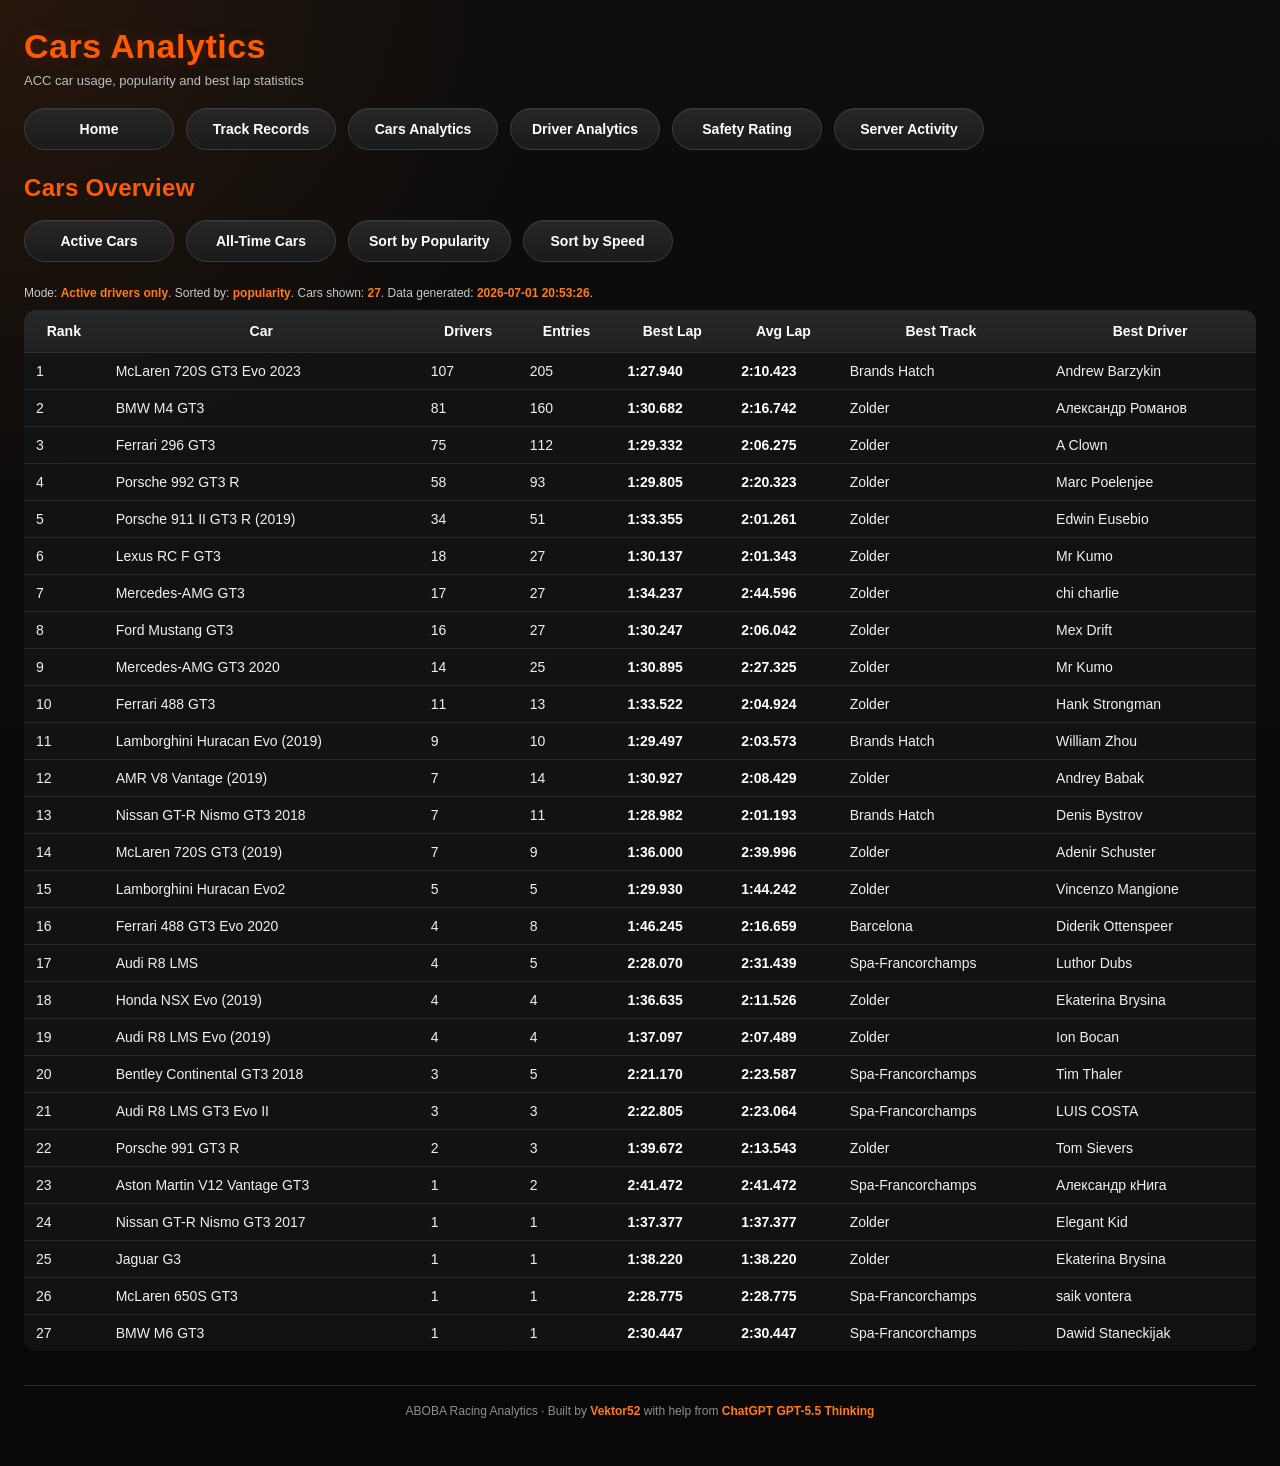
==== cars.html @ 22da9daf "Update ACC analytics data" ====
<!DOCTYPE html>
<html>
<head>
<meta charset="utf-8">
<title>Cars Analytics</title>
<link rel="stylesheet" href="css/style.css?v=10">
</head>

<body>

<div class="page">

    <header class="site-header">
        <div>
            <h1>Cars Analytics</h1>
            <p class="subtitle">ACC car usage, popularity and best lap statistics</p>
        </div>
    </header>

    <nav class="menu">
    <a href="index.html">Home</a>
    <a href="records.html">Track Records</a>
    <a href="cars.html">Cars Analytics</a>
    <a href="driver_stats.html">Driver Analytics</a>
    <a href="safety.html">Safety Rating</a>
    <a href="server_activity.html">Server Activity</a>
</nav>

    <section class="section">
        <h2>Cars Overview</h2>

        <div class="menu">
            <button onclick="showActiveCars()">Active Cars</button>
            <button onclick="showAllTimeCars()">All-Time Cars</button>
            <button onclick="sortByPopularity()">Sort by Popularity</button>
            <button onclick="sortBySpeed()">Sort by Speed</button>
        </div>

        <p id="carsInfo" class="updated-info"></p>

        <table id="carsTable">
            <thead>
                <tr>
                    <th>Rank</th>
                    <th>Car</th>
                    <th>Drivers</th>
                    <th>Entries</th>
                    <th>Best Lap</th>
                    <th>Avg Lap</th>
                    <th>Best Track</th>
                    <th>Best Driver</th>
                </tr>
            </thead>

            <tbody></tbody>
        </table>
    </section>

    <footer class="site-footer">
        ABOBA Racing Analytics · Built by <b>Vektor52</b> with help from <b>ChatGPT GPT-5.5 Thinking</b>
    </footer>

</div>

<script src="js/cars.js?v=8"></script>
<script src="js/car_stats.js?v=5"></script>

</body>
</html>
---- css/style.css ----
/* ===== BASE ===== */

* {
    box-sizing: border-box;
}

body {
    margin: 0;
    background:
        radial-gradient(circle at top left, rgba(255, 106, 0, 0.10), transparent 28%),
        linear-gradient(180deg, #0d0d0d 0%, #080808 100%);
    color: #f2f2f2;
    font-family: Arial, Helvetica, sans-serif;
    font-size: 14px;
}

.page {
    width: calc(100% - 48px);
    max-width: 1520px;
    margin: 0 auto;
    padding: 28px 0 48px 0;
}

/* ===== HEADER ===== */

.site-header {
    display: flex;
    justify-content: space-between;
    align-items: center;
    margin-bottom: 20px;
}

h1 {
    margin: 0;
    color: #ff5a00;
    font-size: 34px;
    line-height: 1.1;
    letter-spacing: 0.5px;
    text-shadow: 0 0 16px rgba(255, 90, 0, 0.18);
}

.subtitle {
    margin: 8px 0 0 0;
    color: #bfbfbf;
    font-size: 13px;
}

h2 {
    color: #ff5a00;
    margin: 24px 0 12px 0;
    font-size: 24px;
    letter-spacing: 0.3px;
}

.section {
    margin-top: 18px;
}

/* ===== MENU ===== */

.menu {
    display: flex;
    flex-wrap: wrap;
    gap: 12px;
    margin: 18px 0 24px 0;
}

.menu a,
.menu button {
    min-width: 150px;
    padding: 12px 20px;
    border-radius: 999px;
    border: 1px solid #3c3c3c;
    background: linear-gradient(180deg, #262626 0%, #1b1b1b 100%);
    color: #ffffff;
    text-decoration: none;
    text-align: center;
    font-weight: 700;
    font-size: 14px;
    cursor: pointer;
    box-shadow: inset 0 1px 0 rgba(255,255,255,0.05);
    transition: all 0.16s ease;
}

.menu a:hover,
.menu button:hover {
    border-color: #ff6a00;
    color: #ff7a1a;
    box-shadow: 0 0 14px rgba(255, 106, 0, 0.20);
    transform: translateY(-1px);
}

/* ===== DASHBOARD ===== */

.dashboard-grid {
    display: grid;
    grid-template-columns: repeat(4, minmax(150px, 1fr));
    gap: 10px;
    margin: 8px 0 22px 0;
}

.dashboard-card {
    min-height: 86px;
    padding: 12px 10px;
    text-align: center;
    border-radius: 14px;
    border: 1px solid #373737;
    background:
        linear-gradient(180deg, rgba(255,255,255,0.045), rgba(255,255,255,0.015)),
        linear-gradient(180deg, #252525 0%, #181818 100%);
    box-shadow:
        inset 0 1px 0 rgba(255,255,255,0.05),
        0 0 0 1px rgba(255, 106, 0, 0.04);
    transition: transform 0.16s ease, border-color 0.16s ease, box-shadow 0.16s ease;
}

.dashboard-card:hover {
    transform: translateY(-2px);
    border-color: #ff6a00;
    box-shadow:
        inset 0 1px 0 rgba(255,255,255,0.06),
        0 0 18px rgba(255, 106, 0, 0.22);
}

.dashboard-card-title {
    color: #f5f5f5;
    font-size: 12px;
    font-weight: 800;
    text-transform: uppercase;
    letter-spacing: 0.4px;
    margin-bottom: 8px;
}

.dashboard-card-value {
    color: #ff6a00;
    font-size: 30px;
    font-weight: 900;
    line-height: 1;
    margin-bottom: 7px;
    text-shadow: 0 0 14px rgba(255, 106, 0, 0.18);
}

.dashboard-card-date {
    font-size: 22px;
    line-height: 1.12;
}


.dashboard-card-note {
    color: #c7c7c7;
    font-size: 11px;
    line-height: 1.25;
}

.accent-card {
    border-color: rgba(255, 106, 0, 0.65);
    background:
        linear-gradient(180deg, rgba(255,106,0,0.15), rgba(255,106,0,0.035)),
        linear-gradient(180deg, #2b211a 0%, #181818 100%);
}

/* ===== QUICK ACTIVITY ===== */

.quick-activity-grid {
    display: grid;
    grid-template-columns: repeat(4, minmax(150px, 1fr));
    gap: 10px;
    margin: 12px 0 22px 0;
}

.quick-activity-chip {
    display: flex;
    flex-direction: column;
    gap: 4px;
    min-height: 68px;
    padding: 11px 14px;
    border-radius: 14px;
    border: 1px solid #303030;
    background:
        linear-gradient(180deg, rgba(255,255,255,0.035), rgba(255,255,255,0.012)),
        rgba(18, 18, 18, 0.82);
}

.quick-activity-chip span {
    color: #a8a8a8;
    font-size: 11px;
    text-transform: uppercase;
    font-weight: 800;
    letter-spacing: 0.35px;
}

.quick-activity-chip b {
    color: #ff7a1a;
    font-size: 17px;
    line-height: 1.15;
}

.quick-activity-chip small {
    color: #c8c8c8;
    font-size: 11px;
}

/* ===== FOOTER ===== */

.site-footer {
    margin-top: 34px;
    padding: 18px 0 0 0;
    border-top: 1px solid #2d2d2d;
    color: #8f8f8f;
    font-size: 12px;
    text-align: center;
}

.site-footer b {
    color: #ff7a1a;
}

/* ===== TABLES ===== */

table {
    width: 100%;
    border-collapse: collapse;
    margin: 10px 0 22px 0;
    background: rgba(20, 20, 20, 0.82);
    border-radius: 12px;
    overflow: hidden;
}

thead {
    background: linear-gradient(180deg, #282828 0%, #202020 100%);
}

th {
    color: #ffffff;
    font-weight: 800;
    padding: 13px 12px;
    text-align: center;
    border-bottom: 1px solid #303030;
}

td {
    padding: 10px 12px;
    border-bottom: 1px solid #292929;
    color: #f0f0f0;
    text-align: left;
}

tbody tr {
    transition: background 0.12s ease;
}

tbody tr:hover {
    background: rgba(255, 106, 0, 0.07);
}

tbody tr:last-child td {
    border-bottom: none;
}

.lap-time {
    color: #ffffff;
    font-weight: 800;
    white-space: nowrap;
}

/* ===== INFO ===== */

.updated-info,
#recordsInfo {
    color: #c9c9c9;
    font-size: 12px;
    margin: 14px 0 0 0;
}

.updated-info b,
#recordsInfo b {
    color: #ff7a1a;
}

/* ===== RESPONSIVE ===== */

@media (max-width: 1400px) {
    .dashboard-grid,
    .quick-activity-grid {
        grid-template-columns: repeat(4, minmax(130px, 1fr));
    }
}

@media (max-width: 900px) {
    .page {
        width: calc(100% - 28px);
        padding-top: 20px;
    }

    h1 {
        font-size: 26px;
    }

    h2 {
        font-size: 20px;
    }

    .dashboard-grid,
    .quick-activity-grid {
        grid-template-columns: repeat(2, minmax(130px, 1fr));
    }

    .dashboard-card {
        min-height: 82px;
        padding: 10px 8px;
    }

    .dashboard-card-value {
        font-size: 25px;
    }

    .menu a,
    .menu button {
        min-width: 120px;
        padding: 10px 14px;
        font-size: 13px;
    }

    table {
        font-size: 12px;
    }

    th,
    td {
        padding: 8px 7px;
    }
}

@media (max-width: 560px) {
    .dashboard-grid,
    .quick-activity-grid {
        grid-template-columns: 1fr;
    }

    .menu {
        flex-direction: column;
    }

    .menu a,
    .menu button {
        width: 100%;
    }
}

/* ===== SAFETY RATING ===== */

.grade-badge {
    display: inline-block;
    min-width: 34px;
    padding: 5px 9px;
    border-radius: 999px;
    font-weight: 900;
    text-align: center;
    color: #ffffff;
}

.grade-s {
    background: linear-gradient(180deg, #00b894, #007f67);
    box-shadow: 0 0 12px rgba(0, 184, 148, 0.35);
}

.grade-a {
    background: linear-gradient(180deg, #0984e3, #065fa3);
    box-shadow: 0 0 12px rgba(9, 132, 227, 0.32);
}

.grade-b {
    background: linear-gradient(180deg, #fdcb6e, #b88414);
    color: #151515;
}

.grade-c {
    background: linear-gradient(180deg, #e17055, #a33f2a);
}

.grade-d {
    background: linear-gradient(180deg, #d63031, #8f1f20);
    box-shadow: 0 0 12px rgba(214, 48, 49, 0.32);
}

.safety-score {
    font-weight: 900;
    color: #ff7a1a;
}

/* ===== MAIN PAGE SPLIT PANELS ===== */

.split-grid {
    display: grid;
    grid-template-columns: 1fr 1fr;
    gap: 18px;
    margin: 10px 0 22px 0;
}

.panel-box {
    background:
        linear-gradient(180deg, rgba(255,255,255,0.025), rgba(255,255,255,0.010)),
        rgba(18, 18, 18, 0.72);
    border: 1px solid #2d2d2d;
    border-radius: 14px;
    padding: 14px;
    box-shadow: 0 0 16px rgba(0,0,0,0.22);
}

.panel-box h3 {
    margin: 0 0 12px 0;
    color: #ff7a1a;
    font-size: 18px;
}

.panel-box table {
    margin-bottom: 0;
}

@media (max-width: 1100px) {
    .split-grid {
        grid-template-columns: 1fr;
    }
}

/* ===== DRIVER ANALYTICS V2 ===== */

.hidden {
    display: none !important;
}

.table-scroll {
    width: 100%;
    overflow: auto;
    border-radius: 14px;
    border: 1px solid #292929;
    background: rgba(16, 16, 16, 0.72);
}

.table-scroll table {
    margin: 0;
    min-width: 980px;
    border-radius: 0;
}

.table-scroll thead th {
    position: sticky;
    top: 0;
    z-index: 5;
    background: linear-gradient(180deg, #2c2c2c 0%, #202020 100%);
}

.driver-table-scroll {
    max-height: 72vh;
}

.compare-table-scroll {
    max-height: 420px;
}

.mini-table-scroll {
    width: 100%;
    overflow: auto;
    border-radius: 12px;
    border: 1px solid #282828;
}

.mini-table-scroll table {
    min-width: 720px;
    margin: 0;
    font-size: 12px;
}

.compare-cell {
    text-align: center;
}

.compare-cell input[type="checkbox"] {
    width: 18px;
    height: 18px;
    accent-color: #ff6a00;
    cursor: pointer;
}

.driver-name-cell {
    font-weight: 800;
    color: #ffffff;
    min-width: 180px;
}

.small-action-button {
    padding: 7px 12px;
    border-radius: 999px;
    border: 1px solid #444;
    background: linear-gradient(180deg, #282828 0%, #1b1b1b 100%);
    color: #ffffff;
    font-weight: 800;
    cursor: pointer;
}

.small-action-button:hover {
    border-color: #ff6a00;
    color: #ff7a1a;
}

.driver-row-expanded {
    background: rgba(255, 106, 0, 0.08);
}

.driver-details-row td {
    padding: 0;
    background: rgba(10, 10, 10, 0.72);
}

.driver-details-card {
    padding: 18px;
    border-top: 1px solid rgba(255, 106, 0, 0.25);
    border-bottom: 1px solid rgba(255, 106, 0, 0.15);
    background:
        radial-gradient(circle at top left, rgba(255,106,0,0.10), transparent 32%),
        linear-gradient(180deg, rgba(255,255,255,0.025), rgba(255,255,255,0.008));
}

.driver-details-header {
    display: flex;
    justify-content: space-between;
    align-items: flex-start;
    gap: 16px;
    margin-bottom: 14px;
}

.driver-details-header h3 {
    margin: 0;
    color: #ff7a1a;
    font-size: 22px;
}

.driver-details-header p {
    margin: 6px 0 0 0;
    color: #bdbdbd;
    font-size: 12px;
}

.driver-mini-grid {
    display: grid;
    grid-template-columns: repeat(6, minmax(120px, 1fr));
    gap: 10px;
    margin: 12px 0 16px 0;
}

.driver-mini-card {
    min-height: 72px;
    padding: 10px 12px;
    border-radius: 13px;
    border: 1px solid #303030;
    background: rgba(20, 20, 20, 0.84);
}

.driver-mini-card span {
    display: block;
    color: #a9a9a9;
    font-size: 10px;
    font-weight: 900;
    letter-spacing: 0.35px;
    text-transform: uppercase;
    margin-bottom: 5px;
}

.driver-mini-card b {
    display: block;
    color: #ff7a1a;
    font-size: 20px;
    line-height: 1.1;
}

.driver-mini-card small {
    display: block;
    margin-top: 4px;
    color: #c9c9c9;
    font-size: 10px;
}

.driver-details-grid {
    display: grid;
    grid-template-columns: 1.3fr 1fr;
    gap: 14px;
}

.driver-detail-panel {
    margin: 0;
    padding: 12px;
}

.driver-detail-panel h3 {
    font-size: 16px;
}

.driver-detail-panel-wide {
    grid-column: 1 / -1;
}

.compare-panel {
    margin: 14px 0 18px 0;
    padding: 14px;
    border-radius: 16px;
    border: 1px solid rgba(255, 106, 0, 0.35);
    background:
        radial-gradient(circle at top left, rgba(255,106,0,0.12), transparent 32%),
        linear-gradient(180deg, rgba(255,255,255,0.035), rgba(255,255,255,0.012)),
        rgba(18, 18, 18, 0.86);
}

.compare-header h3 {
    margin: 0;
    color: #ff7a1a;
    font-size: 19px;
}

.compare-header p {
    margin: 6px 0 12px 0;
    color: #c9c9c9;
    font-size: 12px;
}

.compare-missing-row td {
    color: #8f8f8f;
    font-style: italic;
}

@media (max-width: 1200px) {
    .driver-mini-grid {
        grid-template-columns: repeat(3, minmax(120px, 1fr));
    }

    .driver-details-grid {
        grid-template-columns: 1fr;
    }
}

@media (max-width: 700px) {
    .driver-mini-grid {
        grid-template-columns: repeat(2, minmax(120px, 1fr));
    }

    .driver-details-card {
        padding: 12px;
    }
}


/* ===== SERVER ACTIVITY V2.5 ===== */

.activity-controls {
    display: flex;
    flex-wrap: wrap;
    gap: 12px;
    margin: 12px 0 18px 0;
    padding: 14px;
    border-radius: 16px;
    border: 1px solid #2e2e2e;
    background:
        linear-gradient(180deg, rgba(255,255,255,0.025), rgba(255,255,255,0.010)),
        rgba(18, 18, 18, 0.74);
}

.activity-filter-group {
    display: flex;
    align-items: center;
    gap: 8px;
    flex-wrap: wrap;
}

.activity-filter-group span {
    color: #a8a8a8;
    font-size: 11px;
    font-weight: 900;
    text-transform: uppercase;
    letter-spacing: 0.35px;
}

.activity-filter-group button,
.activity-filter-group select {
    min-height: 38px;
    padding: 8px 12px;
    border-radius: 999px;
    border: 1px solid #3c3c3c;
    background: linear-gradient(180deg, #262626 0%, #1b1b1b 100%);
    color: #ffffff;
    font-weight: 800;
    cursor: pointer;
}

.activity-filter-group select {
    min-width: 180px;
    border-radius: 10px;
}

.activity-filter-group button:hover,
.activity-filter-group select:hover {
    border-color: #ff6a00;
    color: #ff7a1a;
}

.activity-chart-grid {
    display: grid;
    grid-template-columns: 1fr 1fr;
    gap: 18px;
    margin: 12px 0 22px 0;
}

.activity-panel {
    min-height: 320px;
}

.activity-panel-wide {
    grid-column: 1 / -1;
}

.chart-note {
    margin: -4px 0 12px 0;
    color: #a9a9a9;
    font-size: 12px;
}

.svg-chart-box {
    width: 100%;
    min-height: 320px;
}

.activity-svg {
    width: 100%;
    height: 310px;
    display: block;
    border-radius: 12px;
    background:
        radial-gradient(circle at top left, rgba(255,106,0,0.08), transparent 34%),
        rgba(12, 12, 12, 0.72);
}

.chart-grid-line {
    stroke: rgba(255,255,255,0.08);
    stroke-width: 1;
}

.chart-axis-line {
    stroke: rgba(255,255,255,0.18);
    stroke-width: 1;
}

.chart-axis-label {
    fill: #a9a9a9;
    font-size: 11px;
}

.activity-line {
    fill: none;
    stroke-width: 3;
    stroke-linejoin: round;
    stroke-linecap: round;
}

.activity-line-sessions,
.activity-dot-sessions {
    stroke: #ff7a1a;
    fill: #ff7a1a;
}

.activity-line-drivers,
.activity-dot-drivers {
    stroke: #00b894;
    fill: #00b894;
}

.activity-line-laps,
.activity-dot-laps {
    stroke: #74b9ff;
    fill: #74b9ff;
}


.activity-bar {
    stroke: rgba(255,255,255,0.08);
    stroke-width: 0.5;
    filter: drop-shadow(0 0 6px rgba(255, 106, 0, 0.12));
}

.activity-bar-sessions {
    fill: #ff7a1a;
}

.activity-bar-drivers {
    fill: #00b894;
}

.activity-bar-laps {
    fill: #74b9ff;
}

.chart-legend {
    display: flex;
    gap: 14px;
    align-items: center;
    flex-wrap: wrap;
    margin-bottom: 8px;
    color: #cfcfcf;
    font-size: 12px;
    font-weight: 800;
}

.chart-legend span::before {
    content: "";
    display: inline-block;
    width: 10px;
    height: 10px;
    margin-right: 6px;
    border-radius: 50%;
}

.legend-sessions::before {
    background: #ff7a1a;
}

.legend-drivers::before {
    background: #00b894;
}

.legend-laps::before {
    background: #74b9ff;
}

.bar-list {
    display: flex;
    flex-direction: column;
    gap: 10px;
}

.bar-row {
    display: grid;
    grid-template-columns: minmax(120px, 190px) 1fr 56px;
    gap: 10px;
    align-items: center;
}

.bar-label {
    color: #f1f1f1;
    font-size: 12px;
    font-weight: 800;
    overflow: hidden;
    text-overflow: ellipsis;
    white-space: nowrap;
}

.bar-track {
    height: 13px;
    border-radius: 999px;
    background: rgba(255,255,255,0.08);
    overflow: hidden;
}

.bar-fill {
    height: 100%;
    min-width: 3px;
    border-radius: 999px;
    background: linear-gradient(90deg, #ff5a00, #ff9f43);
    box-shadow: 0 0 12px rgba(255, 106, 0, 0.28);
}

.bar-value {
    color: #ff7a1a;
    font-size: 12px;
    font-weight: 900;
    text-align: right;
}

.empty-chart {
    min-height: 140px;
    display: flex;
    align-items: center;
    justify-content: center;
    color: #8f8f8f;
    border: 1px dashed #333;
    border-radius: 12px;
    background: rgba(12, 12, 12, 0.50);
}

.heatmap-scroll {
    width: 100%;
    overflow: auto;
}

.heatmap-grid {
    min-width: 640px;
    display: grid;
    grid-template-columns: 66px repeat(7, 1fr);
    gap: 4px;
    align-items: stretch;
}

.heatmap-corner,
.heatmap-header,
.heatmap-hour,
.heatmap-cell {
    min-height: 24px;
    border-radius: 6px;
    display: flex;
    align-items: center;
    justify-content: center;
    font-size: 11px;
}

.heatmap-header {
    color: #ff7a1a;
    font-weight: 900;
    background: rgba(255,106,0,0.08);
}

.heatmap-hour {
    color: #a8a8a8;
    justify-content: flex-end;
    padding-right: 8px;
    font-weight: 800;
}

.heatmap-cell {
    color: #ffffff;
    border: 1px solid rgba(255,255,255,0.035);
    background: rgba(255,255,255,0.035);
}

.heatmap-level-0 {
    color: transparent;
    background: rgba(255,255,255,0.025);
}

.heatmap-level-1 {
    background: rgba(255,106,0,0.18);
}

.heatmap-level-2 {
    background: rgba(255,106,0,0.30);
}

.heatmap-level-3 {
    background: rgba(255,106,0,0.46);
}

.heatmap-level-4 {
    background: rgba(255,106,0,0.64);
}

.heatmap-level-5 {
    background: rgba(255,106,0,0.86);
    box-shadow: 0 0 12px rgba(255,106,0,0.25);
}

.activity-table-scroll {
    max-height: 72vh;
}

.activity-table-scroll table {
    min-width: 1040px;
}

@media (max-width: 1100px) {
    .activity-chart-grid {
        grid-template-columns: 1fr;
    }

    .activity-panel-wide {
        grid-column: auto;
    }
}

@media (max-width: 700px) {
    .activity-controls {
        flex-direction: column;
        align-items: stretch;
    }

    .activity-filter-group {
        align-items: stretch;
    }

    .activity-filter-group button,
    .activity-filter-group select {
        width: 100%;
    }

    .bar-row {
        grid-template-columns: 120px 1fr 48px;
    }
}
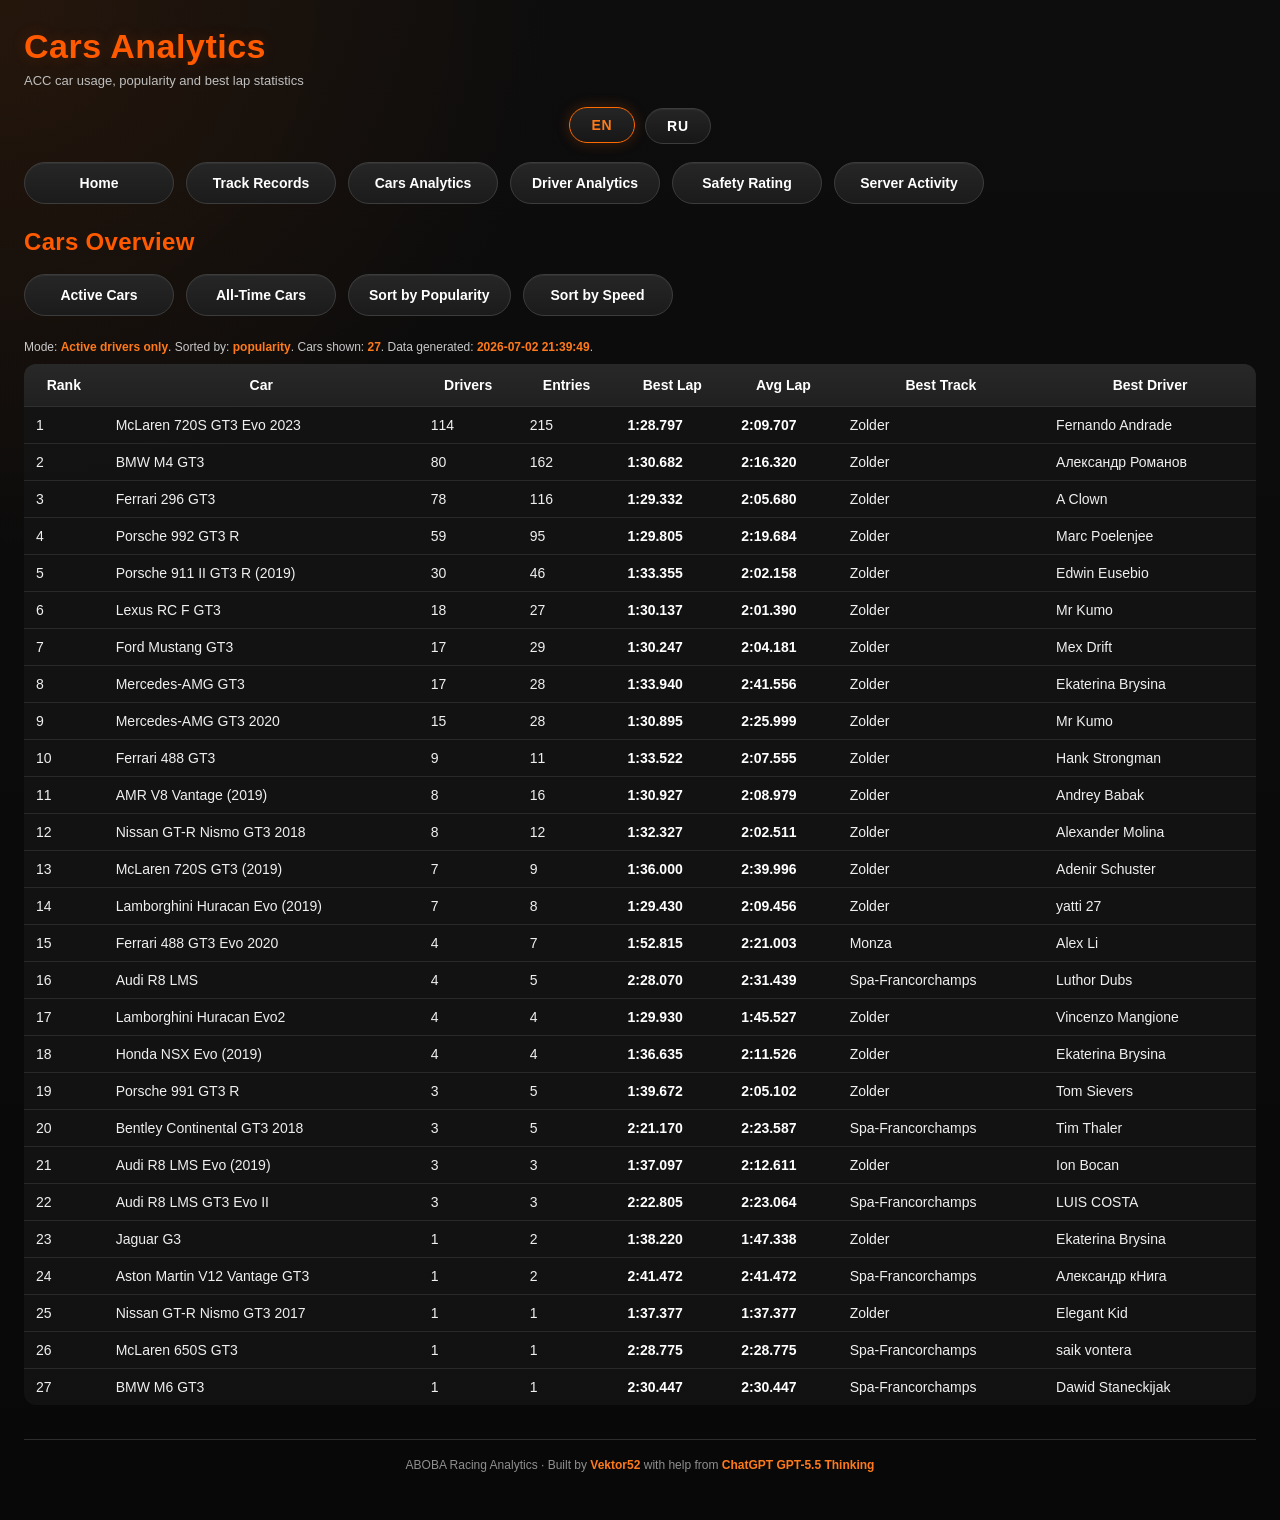
==== commit aec52fcd: "Update ACC analytics data" ====
--- a/cars.html
+++ b/cars.html
@@ -1,9 +1,10 @@
 <!DOCTYPE html>
-<html>
+<html lang="en">
 <head>
 <meta charset="utf-8">
+<meta name="viewport" content="width=device-width, initial-scale=1.0">
 <title>Cars Analytics</title>
-<link rel="stylesheet" href="css/style.css?v=10">
+<link rel="stylesheet" href="css/style.css?v=12">
 </head>
 
 <body>
@@ -16,6 +17,12 @@
             <p class="subtitle">ACC car usage, popularity and best lap statistics</p>
         </div>
     </header>
+
+    <div class="language-switcher" aria-label="Language">
+        <button type="button" data-lang-option="en" onclick="setSiteLanguage('en')" title="English">EN</button>
+        <button type="button" data-lang-option="ru" onclick="setSiteLanguage('ru')" title="Русский">RU</button>
+    </div>
+
 
     <nav class="menu">
     <a href="index.html">Home</a>
@@ -65,5 +72,7 @@
 <script src="js/cars.js?v=8"></script>
 <script src="js/car_stats.js?v=5"></script>
 
+<script src="js/i18n.js?v=2"></script>
+
 </body>
 </html>
--- a/css/style.css
+++ b/css/style.css
@@ -990,3 +990,252 @@
         grid-template-columns: 120px 1fr 48px;
     }
 }
+
+/* ===== V3 UI / I18N PATCH ===== */
+
+html {
+    -webkit-text-size-adjust: 100%;
+    text-size-adjust: 100%;
+    max-width: 100%;
+    overflow-x: hidden;
+}
+
+body {
+    max-width: 100%;
+    overflow-x: hidden;
+}
+
+input,
+select,
+textarea {
+    font-size: 16px;
+}
+
+.language-switcher {
+    display: flex;
+    justify-content: center;
+    align-items: center;
+    gap: 10px;
+    margin: 8px auto 14px auto;
+    width: 100%;
+}
+
+.language-switcher button {
+    min-width: 86px;
+    min-height: 38px;
+    padding: 8px 14px;
+    border-radius: 999px;
+    border: 1px solid #3c3c3c;
+    background: linear-gradient(180deg, #252525 0%, #171717 100%);
+    color: #ffffff;
+    font-weight: 900;
+    font-size: 14px;
+    letter-spacing: 0.2px;
+    cursor: pointer;
+    box-shadow: inset 0 1px 0 rgba(255,255,255,0.05);
+    transition: all 0.16s ease;
+}
+
+.language-switcher button:hover,
+.language-switcher button.active {
+    border-color: #ff6a00;
+    color: #ff7a1a;
+    box-shadow: 0 0 14px rgba(255, 106, 0, 0.22);
+    transform: translateY(-1px);
+}
+
+.dashboard-card-time {
+    font-size: 31px;
+    line-height: 1;
+}
+
+.dashboard-card-subdate {
+    color: #cfcfcf;
+    font-size: 14px;
+    font-weight: 800;
+    line-height: 1.1;
+    margin: -1px 0 6px 0;
+}
+
+.table-scroll,
+.mini-table-scroll,
+.activity-table-scroll,
+.compare-table-scroll,
+.driver-table-scroll {
+    max-width: 100%;
+    overflow-x: auto;
+    -webkit-overflow-scrolling: touch;
+}
+
+svg,
+.activity-svg,
+.chart-card,
+.panel-box,
+.dashboard-card,
+.quick-activity-chip {
+    max-width: 100%;
+}
+
+@media (max-width: 520px) {
+    .language-switcher {
+        justify-content: center;
+        gap: 8px;
+        margin-top: 4px;
+    }
+
+    .language-switcher button {
+        min-width: 78px;
+        min-height: 36px;
+        padding: 7px 12px;
+        font-size: 13px;
+    }
+
+    .dashboard-card-time {
+        font-size: 28px;
+    }
+
+    .dashboard-card-subdate {
+        font-size: 13px;
+    }
+}
+
+/* ===== I18N CLEANUP + TABLE ALIGNMENT FIX ===== */
+
+.language-switcher button {
+    min-width: 66px;
+    min-height: 36px;
+    padding: 8px 18px;
+    font-size: 14px;
+    letter-spacing: 0.8px;
+}
+
+.table-scroll,
+.mini-table-scroll,
+.activity-table-scroll,
+.compare-table-scroll,
+.driver-table-scroll {
+    scrollbar-gutter: stable;
+}
+
+.table-scroll table,
+.mini-table-scroll table,
+.activity-table-scroll table,
+.compare-table-scroll table,
+.driver-table-scroll table {
+    border-collapse: separate;
+    border-spacing: 0;
+}
+
+.table-scroll th,
+.table-scroll td,
+.mini-table-scroll th,
+.mini-table-scroll td,
+.activity-table-scroll th,
+.activity-table-scroll td,
+.compare-table-scroll th,
+.compare-table-scroll td,
+.driver-table-scroll th,
+.driver-table-scroll td {
+    vertical-align: middle;
+}
+
+.driver-table-scroll table {
+    table-layout: fixed;
+    min-width: 1180px;
+}
+
+.driver-table-scroll th,
+.driver-table-scroll td {
+    overflow: hidden;
+    text-overflow: ellipsis;
+}
+
+.driver-table-scroll th:nth-child(1),
+.driver-table-scroll td:nth-child(1) {
+    width: 74px;
+    text-align: center;
+}
+
+.driver-table-scroll th:nth-child(2),
+.driver-table-scroll td:nth-child(2) {
+    width: 72px;
+    text-align: center;
+}
+
+.driver-table-scroll th:nth-child(3),
+.driver-table-scroll td:nth-child(3) {
+    width: 210px;
+}
+
+.driver-table-scroll th:nth-child(4),
+.driver-table-scroll td:nth-child(4) {
+    width: 130px;
+}
+
+.driver-table-scroll th:nth-child(5),
+.driver-table-scroll td:nth-child(5),
+.driver-table-scroll th:nth-child(6),
+.driver-table-scroll td:nth-child(6) {
+    width: 85px;
+    text-align: center;
+}
+
+.driver-table-scroll th:nth-child(7),
+.driver-table-scroll td:nth-child(7) {
+    width: 120px;
+}
+
+.driver-table-scroll th:nth-child(8),
+.driver-table-scroll td:nth-child(8) {
+    width: 150px;
+}
+
+.driver-table-scroll th:nth-child(9),
+.driver-table-scroll td:nth-child(9) {
+    width: 230px;
+}
+
+.driver-table-scroll th:nth-child(10),
+.driver-table-scroll td:nth-child(10) {
+    width: 160px;
+}
+
+.driver-table-scroll th:nth-child(11),
+.driver-table-scroll td:nth-child(11) {
+    width: 110px;
+    text-align: center;
+}
+
+.activity-table-scroll table {
+    table-layout: fixed;
+    min-width: 1120px;
+}
+
+.activity-table-scroll th,
+.activity-table-scroll td {
+    overflow: hidden;
+    text-overflow: ellipsis;
+}
+
+.activity-table-scroll th:nth-child(1),
+.activity-table-scroll td:nth-child(1) {
+    width: 110px;
+}
+
+.activity-table-scroll th:nth-child(2),
+.activity-table-scroll td:nth-child(2) {
+    width: 190px;
+}
+
+.activity-table-scroll th:nth-child(3),
+.activity-table-scroll td:nth-child(3) {
+    width: 160px;
+}
+
+@media (max-width: 520px) {
+    .language-switcher button {
+        min-width: 58px;
+        min-height: 34px;
+        padding: 7px 14px;
+    }
+}
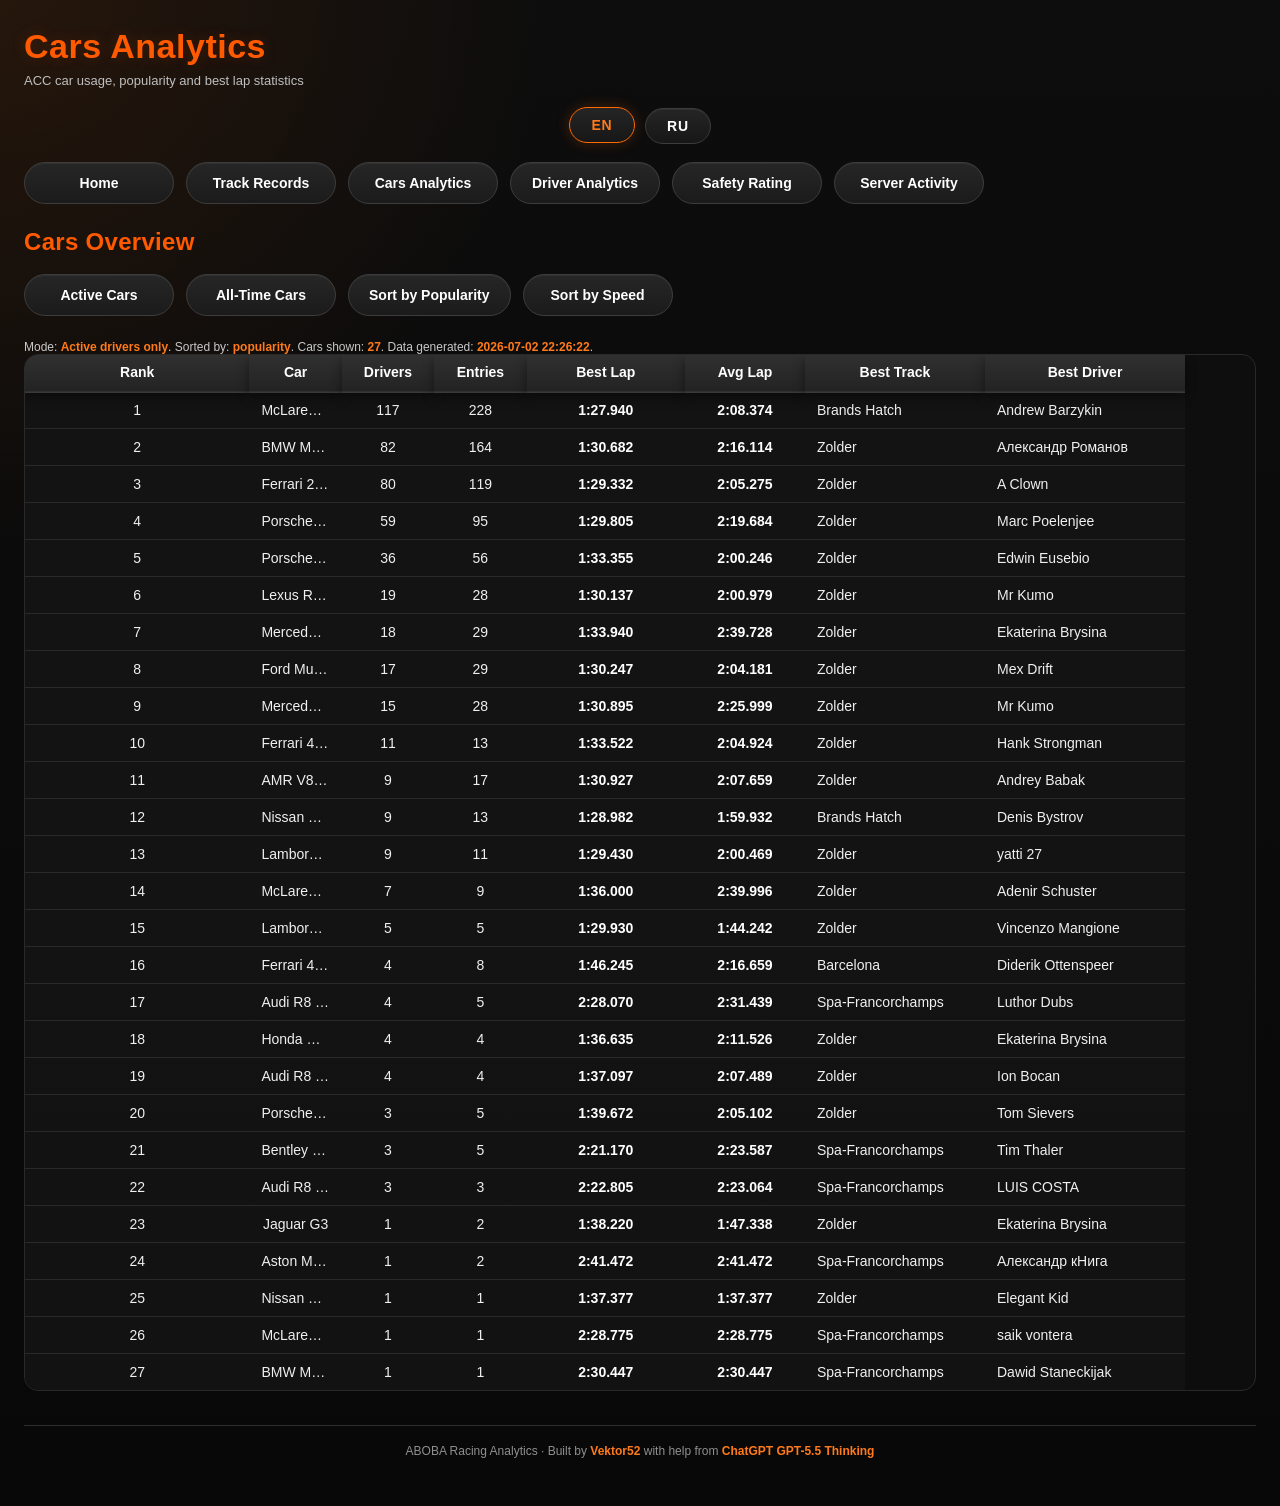
==== commit 47d7ff56: "Update ACC analytics data" ====
--- a/cars.html
+++ b/cars.html
@@ -4,7 +4,7 @@
 <meta charset="utf-8">
 <meta name="viewport" content="width=device-width, initial-scale=1.0">
 <title>Cars Analytics</title>
-<link rel="stylesheet" href="css/style.css?v=12">
+<link rel="stylesheet" href="css/style.css?v=15">
 </head>
 
 <body>
@@ -45,6 +45,7 @@
 
         <p id="carsInfo" class="updated-info"></p>
 
+        <div class="table-scroll cars-table-scroll">
         <table id="carsTable">
             <thead>
                 <tr>
@@ -61,6 +62,7 @@
 
             <tbody></tbody>
         </table>
+        </div>
     </section>
 
     <footer class="site-footer">
@@ -72,7 +74,7 @@
 <script src="js/cars.js?v=8"></script>
 <script src="js/car_stats.js?v=5"></script>
 
-<script src="js/i18n.js?v=2"></script>
+<script src="js/i18n.js?v=4"></script>
 
 </body>
 </html>
--- a/css/style.css
+++ b/css/style.css
@@ -1239,3 +1239,492 @@
         padding: 7px 14px;
     }
 }
+
+/* ===== SAFETY V1.1 + TABLE ALIGNMENT PASS ===== */
+
+.table-scroll {
+    overflow-x: auto;
+    overflow-y: auto;
+}
+
+.table-scroll th,
+.table-scroll td,
+.panel-box th,
+.panel-box td {
+    box-sizing: border-box;
+}
+
+.table-scroll th,
+.table-scroll td {
+    white-space: nowrap;
+}
+
+.table-scroll td {
+    overflow: hidden;
+    text-overflow: ellipsis;
+}
+
+.panel-box {
+    overflow: hidden;
+}
+
+.panel-box table {
+    width: 100%;
+    table-layout: fixed;
+    margin: 0;
+    border-collapse: separate;
+    border-spacing: 0;
+}
+
+.panel-box th,
+.panel-box td {
+    text-align: center;
+    overflow: hidden;
+    text-overflow: ellipsis;
+    white-space: nowrap;
+}
+
+.panel-box th:nth-child(2),
+.panel-box td:nth-child(2) {
+    text-align: left;
+}
+
+.records-table-scroll table {
+    table-layout: fixed;
+    min-width: 1380px;
+}
+
+.records-table-scroll th:nth-child(1),
+.records-table-scroll td:nth-child(1) { width: 160px; }
+.records-table-scroll th:nth-child(2),
+.records-table-scroll td:nth-child(2) { width: 190px; }
+.records-table-scroll th:nth-child(3),
+.records-table-scroll td:nth-child(3) { width: 230px; }
+.records-table-scroll th:nth-child(4),
+.records-table-scroll td:nth-child(4) { width: 110px; text-align: center; }
+.records-table-scroll th:nth-child(5),
+.records-table-scroll td:nth-child(5) { width: 190px; }
+.records-table-scroll th:nth-child(6),
+.records-table-scroll td:nth-child(6),
+.records-table-scroll th:nth-child(7),
+.records-table-scroll td:nth-child(7),
+.records-table-scroll th:nth-child(8),
+.records-table-scroll td:nth-child(8) { width: 90px; text-align: center; }
+.records-table-scroll th:nth-child(9),
+.records-table-scroll td:nth-child(9) { width: 120px; text-align: center; }
+.records-table-scroll th:nth-child(10),
+.records-table-scroll td:nth-child(10) { width: 120px; text-align: center; }
+
+.cars-table-scroll table {
+    table-layout: fixed;
+    min-width: 1160px;
+}
+
+.cars-table-scroll th:nth-child(1),
+.cars-table-scroll td:nth-child(1) { width: 80px; text-align: center; }
+.cars-table-scroll th:nth-child(2),
+.cars-table-scroll td:nth-child(2) { width: 270px; }
+.cars-table-scroll th:nth-child(3),
+.cars-table-scroll td:nth-child(3),
+.cars-table-scroll th:nth-child(4),
+.cars-table-scroll td:nth-child(4) { width: 95px; text-align: center; }
+.cars-table-scroll th:nth-child(5),
+.cars-table-scroll td:nth-child(5),
+.cars-table-scroll th:nth-child(6),
+.cars-table-scroll td:nth-child(6) { width: 120px; text-align: center; }
+.cars-table-scroll th:nth-child(7),
+.cars-table-scroll td:nth-child(7) { width: 180px; }
+.cars-table-scroll th:nth-child(8),
+.cars-table-scroll td:nth-child(8) { width: 200px; }
+
+.safety-table-scroll {
+    max-height: 74vh;
+}
+
+.safety-table-scroll table {
+    table-layout: fixed;
+    min-width: 1420px;
+}
+
+.safety-table-scroll th:nth-child(1),
+.safety-table-scroll td:nth-child(1) { width: 75px; text-align: center; }
+.safety-table-scroll th:nth-child(2),
+.safety-table-scroll td:nth-child(2) { width: 190px; }
+.safety-table-scroll th:nth-child(3),
+.safety-table-scroll td:nth-child(3) { width: 90px; text-align: center; }
+.safety-table-scroll th:nth-child(4),
+.safety-table-scroll td:nth-child(4) { width: 100px; text-align: center; }
+.safety-table-scroll th:nth-child(5),
+.safety-table-scroll td:nth-child(5) { width: 120px; text-align: center; }
+.safety-table-scroll th:nth-child(6),
+.safety-table-scroll td:nth-child(6),
+.safety-table-scroll th:nth-child(7),
+.safety-table-scroll td:nth-child(7),
+.safety-table-scroll th:nth-child(8),
+.safety-table-scroll td:nth-child(8) { width: 90px; text-align: center; }
+.safety-table-scroll th:nth-child(9),
+.safety-table-scroll td:nth-child(9) { width: 120px; text-align: center; }
+.safety-table-scroll th:nth-child(10),
+.safety-table-scroll td:nth-child(10) { width: 100px; text-align: center; }
+.safety-table-scroll th:nth-child(11),
+.safety-table-scroll td:nth-child(11) { width: 120px; text-align: center; }
+.safety-table-scroll th:nth-child(12),
+.safety-table-scroll td:nth-child(12),
+.safety-table-scroll th:nth-child(13),
+.safety-table-scroll td:nth-child(13) { width: 90px; text-align: center; }
+.safety-table-scroll th:nth-child(14),
+.safety-table-scroll td:nth-child(14) { width: 120px; text-align: center; }
+
+/* ===== STICKY HEADER + RU COMPACT TABLE TEXT FIX ===== */
+
+.table-scroll {
+    position: relative;
+    overflow: auto;
+    max-width: 100%;
+    isolation: isolate;
+}
+
+.table-scroll thead,
+.table-scroll thead tr,
+.table-scroll thead th {
+    position: sticky;
+    top: 0;
+    z-index: 20;
+}
+
+.table-scroll thead th {
+    background: linear-gradient(180deg, #303030 0%, #232323 100%);
+    box-shadow:
+        0 1px 0 #333333,
+        0 2px 10px rgba(0, 0, 0, 0.45);
+    background-clip: padding-box;
+}
+
+.table-scroll th {
+    white-space: normal !important;
+    overflow: visible !important;
+    text-overflow: clip !important;
+    line-height: 1.12;
+    word-break: normal;
+    hyphens: auto;
+    padding-top: 10px;
+    padding-bottom: 10px;
+}
+
+.table-scroll td {
+    white-space: nowrap;
+}
+
+.safety-table-scroll thead th {
+    font-size: 12px;
+    letter-spacing: 0.15px;
+}
+
+.safety-table-scroll th:nth-child(4),
+.safety-table-scroll td:nth-child(4) { width: 105px; text-align: center; }
+.safety-table-scroll th:nth-child(5),
+.safety-table-scroll td:nth-child(5) { width: 105px; text-align: center; }
+.safety-table-scroll th:nth-child(8),
+.safety-table-scroll td:nth-child(8) { width: 105px; text-align: center; }
+.safety-table-scroll th:nth-child(9),
+.safety-table-scroll td:nth-child(9) { width: 105px; text-align: center; }
+.safety-table-scroll th:nth-child(10),
+.safety-table-scroll td:nth-child(10) { width: 95px; text-align: center; }
+.safety-table-scroll th:nth-child(11),
+.safety-table-scroll td:nth-child(11) { width: 105px; text-align: center; }
+
+.panel-box table {
+    table-layout: fixed;
+}
+
+.panel-box thead th {
+    background: linear-gradient(180deg, #303030 0%, #232323 100%);
+    line-height: 1.12;
+    white-space: normal;
+    word-break: normal;
+}
+
+.panel-box td {
+    white-space: nowrap;
+}
+
+.panel-box th,
+.panel-box td {
+    padding-left: 8px;
+    padding-right: 8px;
+}
+
+.panel-box th:nth-child(1),
+.panel-box td:nth-child(1) { width: 64px; text-align: center; }
+.panel-box th:nth-child(2),
+.panel-box td:nth-child(2) { width: auto; text-align: left; }
+.panel-box th:nth-child(3),
+.panel-box td:nth-child(3) { width: 74px; text-align: center; }
+.panel-box th:nth-child(4),
+.panel-box td:nth-child(4) { width: 86px; text-align: center; }
+.panel-box th:nth-child(5),
+.panel-box td:nth-child(5) { width: 82px; text-align: center; }
+.panel-box th:nth-child(6),
+.panel-box td:nth-child(6) { width: 108px; text-align: center; }
+
+@media (max-width: 760px) {
+    .table-scroll th {
+        font-size: 11px;
+        padding-left: 6px;
+        padding-right: 6px;
+    }
+
+    .table-scroll td {
+        font-size: 12px;
+        padding-left: 7px;
+        padding-right: 7px;
+    }
+}
+
+
+/* ===== FINAL TABLE STICKY + ALIGNMENT FIX ===== */
+
+/* In Chrome/Safari sticky header is more stable when only TH is sticky,
+   while THEAD/TR remain ordinary table elements. */
+.table-scroll thead,
+.table-scroll thead tr,
+.driver-table-scroll thead,
+.driver-table-scroll thead tr,
+.safety-table-scroll thead,
+.safety-table-scroll thead tr,
+.compare-table-scroll thead,
+.compare-table-scroll thead tr,
+.activity-table-scroll thead,
+.activity-table-scroll thead tr,
+.mini-table-scroll thead,
+.mini-table-scroll thead tr {
+    position: static !important;
+}
+
+.table-scroll > table,
+.driver-table-scroll > table,
+.safety-table-scroll > table,
+.compare-table-scroll > table,
+.activity-table-scroll > table,
+.mini-table-scroll > table {
+    overflow: visible !important;
+    border-radius: 0;
+}
+
+.table-scroll thead th,
+.driver-table-scroll thead th,
+.safety-table-scroll thead th,
+.compare-table-scroll thead th,
+.activity-table-scroll thead th,
+.mini-table-scroll thead th {
+    position: sticky !important;
+    top: 0 !important;
+    z-index: 50 !important;
+    background: linear-gradient(180deg, #303030 0%, #232323 100%) !important;
+    box-shadow: 0 1px 0 #3a3a3a, 0 5px 12px rgba(0, 0, 0, 0.45);
+}
+
+/* Fixed pixel widths inside scroll wrappers prevent header/body drift. */
+.driver-table-scroll table {
+    width: 1426px !important;
+    min-width: 1426px !important;
+    max-width: none !important;
+    table-layout: fixed !important;
+}
+
+.safety-table-scroll table {
+    width: 1455px !important;
+    min-width: 1455px !important;
+    max-width: none !important;
+    table-layout: fixed !important;
+}
+
+.records-table-scroll table {
+    width: 1380px !important;
+    min-width: 1380px !important;
+    max-width: none !important;
+    table-layout: fixed !important;
+}
+
+.cars-table-scroll table {
+    width: 1160px !important;
+    min-width: 1160px !important;
+    max-width: none !important;
+    table-layout: fixed !important;
+}
+
+.activity-table-scroll table {
+    width: 1120px !important;
+    min-width: 1120px !important;
+    max-width: none !important;
+    table-layout: fixed !important;
+}
+
+.compare-table-scroll table {
+    width: 1080px !important;
+    min-width: 1080px !important;
+    max-width: none !important;
+    table-layout: fixed !important;
+}
+
+.compare-table-scroll th,
+.compare-table-scroll td {
+    overflow: hidden;
+    text-overflow: ellipsis;
+    white-space: nowrap;
+}
+
+.compare-table-scroll th:nth-child(1),
+.compare-table-scroll td:nth-child(1) { width: 155px; }
+.compare-table-scroll th:nth-child(2),
+.compare-table-scroll td:nth-child(2) { width: 170px; }
+.compare-table-scroll th:nth-child(3),
+.compare-table-scroll td:nth-child(3) { width: 110px; text-align: center; }
+.compare-table-scroll th:nth-child(4),
+.compare-table-scroll td:nth-child(4) { width: 90px; text-align: center; }
+.compare-table-scroll th:nth-child(5),
+.compare-table-scroll td:nth-child(5),
+.compare-table-scroll th:nth-child(6),
+.compare-table-scroll td:nth-child(6),
+.compare-table-scroll th:nth-child(7),
+.compare-table-scroll td:nth-child(7) { width: 80px; text-align: center; }
+.compare-table-scroll th:nth-child(8),
+.compare-table-scroll td:nth-child(8) { width: 240px; }
+.compare-table-scroll th:nth-child(9),
+.compare-table-scroll td:nth-child(9) { width: 95px; text-align: center; }
+
+/* Safety table: keep "Уверенность" readable without overlaps. */
+.safety-table-scroll th,
+.safety-table-scroll td {
+    overflow: hidden;
+    text-overflow: ellipsis;
+}
+
+.safety-table-scroll th:nth-child(5),
+.safety-table-scroll td:nth-child(5) {
+    width: 130px !important;
+}
+
+.safety-table-scroll table {
+    width: 1480px !important;
+    min-width: 1480px !important;
+}
+
+/* Home page tables are not scroll-heavy, so fixed layout is enough. */
+#currentRecordsTable,
+#carsTable,
+#serversTable {
+    table-layout: fixed;
+    width: 100%;
+    border-collapse: separate;
+    border-spacing: 0;
+}
+
+#currentRecordsTable th,
+#currentRecordsTable td,
+#carsTable th,
+#carsTable td,
+#serversTable th,
+#serversTable td {
+    overflow: hidden;
+    text-overflow: ellipsis;
+    white-space: nowrap;
+    vertical-align: middle;
+}
+
+#currentRecordsTable th:nth-child(1),
+#currentRecordsTable td:nth-child(1) { width: 18%; }
+#currentRecordsTable th:nth-child(2),
+#currentRecordsTable td:nth-child(2) { width: 24%; }
+#currentRecordsTable th:nth-child(3),
+#currentRecordsTable td:nth-child(3) { width: 28%; }
+#currentRecordsTable th:nth-child(4),
+#currentRecordsTable td:nth-child(4) { width: 14%; text-align: center; }
+#currentRecordsTable th:nth-child(5),
+#currentRecordsTable td:nth-child(5) { width: 16%; text-align: center; }
+
+#carsTable th:nth-child(1),
+#carsTable td:nth-child(1) { width: 34%; }
+#carsTable th:nth-child(2),
+#carsTable td:nth-child(2),
+#carsTable th:nth-child(3),
+#carsTable td:nth-child(3),
+#carsTable th:nth-child(4),
+#carsTable td:nth-child(4) { width: 14%; text-align: center; }
+#carsTable th:nth-child(5),
+#carsTable td:nth-child(5) { width: 24%; }
+
+#serversTable th:nth-child(1),
+#serversTable td:nth-child(1) { width: 27%; }
+#serversTable th:nth-child(2),
+#serversTable td:nth-child(2),
+#serversTable th:nth-child(3),
+#serversTable td:nth-child(3) { width: 13%; text-align: center; }
+#serversTable th:nth-child(4),
+#serversTable td:nth-child(4),
+#serversTable th:nth-child(5),
+#serversTable td:nth-child(5) { width: 23.5%; text-align: center; }
+
+/* Snapshot cards on the home page: tighter but stable columns. */
+#topSafetyTable,
+#riskySafetyTable {
+    table-layout: fixed !important;
+    width: 100%;
+    border-collapse: separate;
+    border-spacing: 0;
+}
+
+#topSafetyTable th,
+#topSafetyTable td,
+#riskySafetyTable th,
+#riskySafetyTable td {
+    overflow: hidden;
+    text-overflow: ellipsis;
+    white-space: nowrap;
+    vertical-align: middle;
+}
+
+#topSafetyTable th:nth-child(1),
+#topSafetyTable td:nth-child(1),
+#riskySafetyTable th:nth-child(1),
+#riskySafetyTable td:nth-child(1) { width: 58px; text-align: center; }
+
+#topSafetyTable th:nth-child(2),
+#topSafetyTable td:nth-child(2),
+#riskySafetyTable th:nth-child(2),
+#riskySafetyTable td:nth-child(2) { width: auto; text-align: left; }
+
+#topSafetyTable th:nth-child(3),
+#topSafetyTable td:nth-child(3),
+#riskySafetyTable th:nth-child(3),
+#riskySafetyTable td:nth-child(3) { width: 72px; text-align: center; }
+
+#topSafetyTable th:nth-child(4),
+#topSafetyTable td:nth-child(4),
+#riskySafetyTable th:nth-child(4),
+#riskySafetyTable td:nth-child(4) { width: 82px; text-align: center; }
+
+#topSafetyTable th:nth-child(5),
+#topSafetyTable td:nth-child(5),
+#riskySafetyTable th:nth-child(5),
+#riskySafetyTable td:nth-child(5) { width: 88px; text-align: center; }
+
+#topSafetyTable th:nth-child(6),
+#topSafetyTable td:nth-child(6),
+#riskySafetyTable th:nth-child(6),
+#riskySafetyTable td:nth-child(6) { width: 96px; text-align: center; }
+
+@media (max-width: 900px) {
+    #currentRecordsTable,
+    #carsTable,
+    #serversTable,
+    #topSafetyTable,
+    #riskySafetyTable {
+        min-width: 760px;
+    }
+
+    .panel-box {
+        overflow-x: auto;
+        -webkit-overflow-scrolling: touch;
+    }
+}
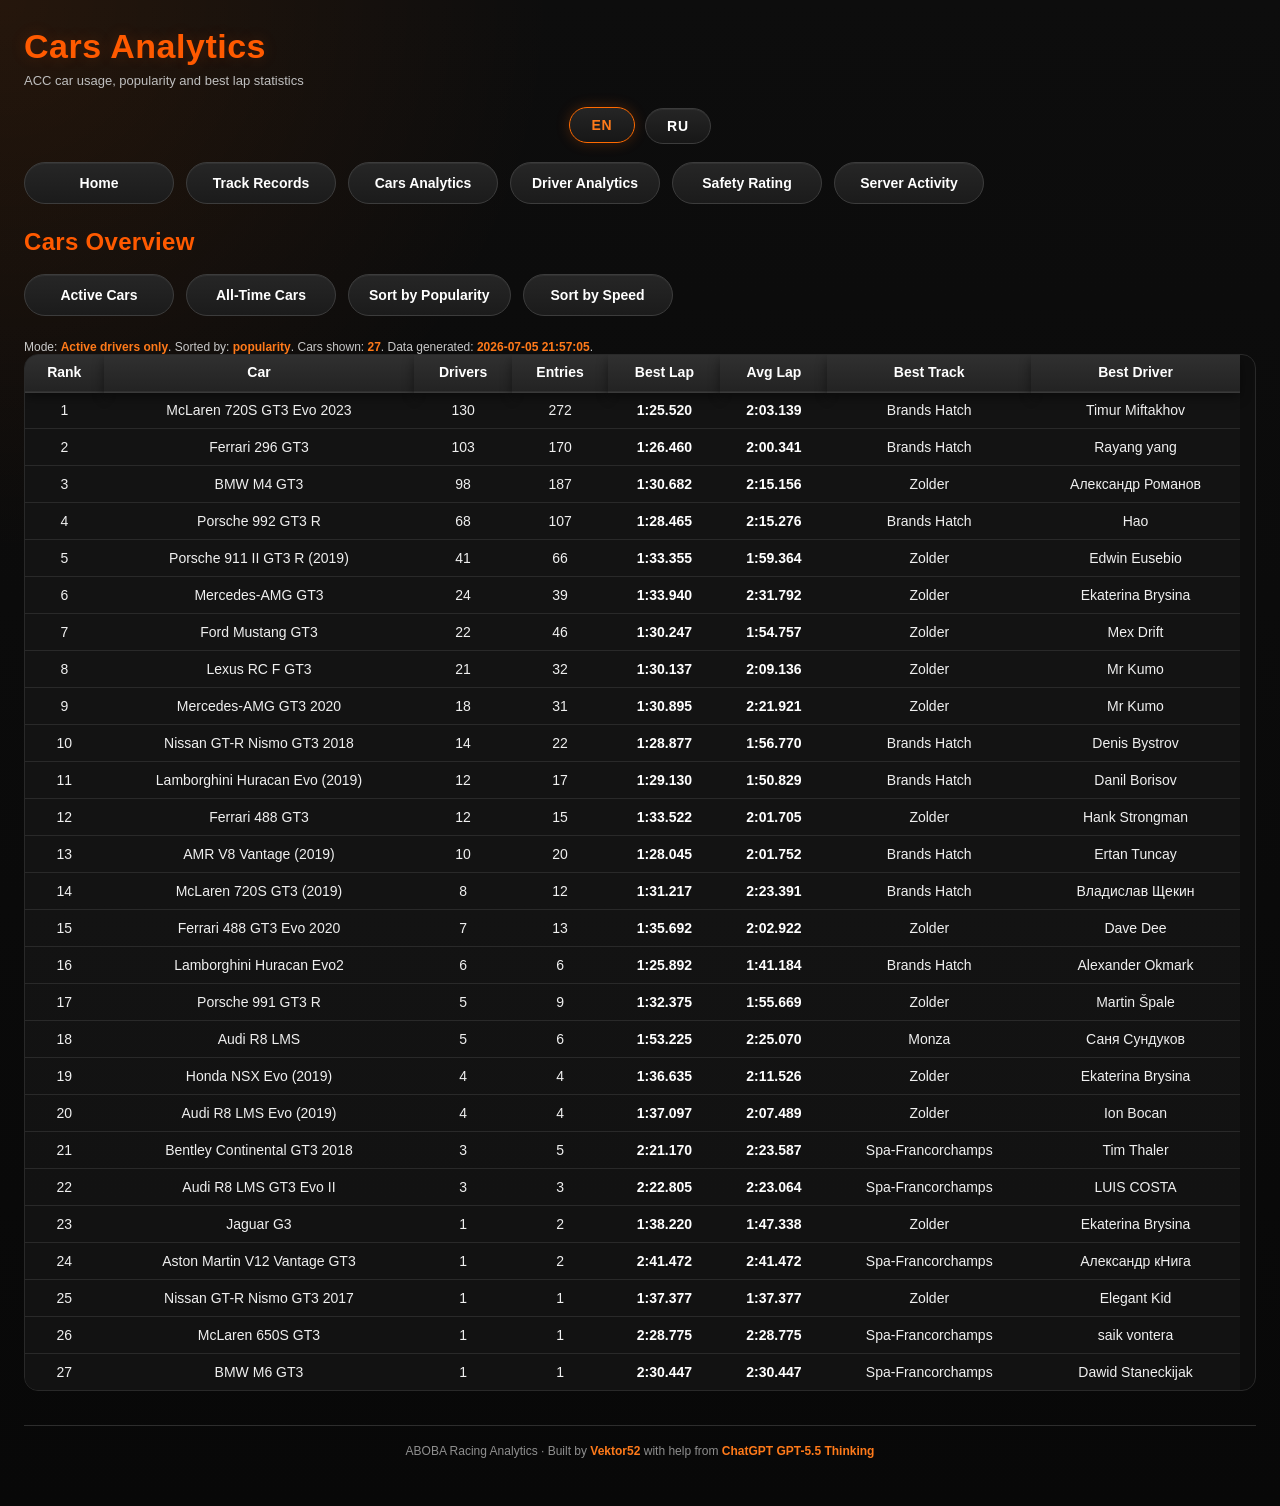
==== commit f9bd8b9d: "Update ACC analytics data" ====
--- a/cars.html
+++ b/cars.html
@@ -4,7 +4,7 @@
 <meta charset="utf-8">
 <meta name="viewport" content="width=device-width, initial-scale=1.0">
 <title>Cars Analytics</title>
-<link rel="stylesheet" href="css/style.css?v=15">
+<link rel="stylesheet" href="css/style.css?v=18">
 </head>
 
 <body>
--- a/css/style.css
+++ b/css/style.css
@@ -1728,3 +1728,182 @@
         -webkit-overflow-scrolling: touch;
     }
 }
+
+/* Safety explanation accordion */
+.info-accordion {
+    margin: 18px 0 22px;
+    border: 1px solid rgba(255, 255, 255, 0.12);
+    border-radius: 16px;
+    background: linear-gradient(180deg, rgba(255, 255, 255, 0.045), rgba(255, 255, 255, 0.018));
+    overflow: hidden;
+}
+
+.info-accordion summary {
+    cursor: pointer;
+    user-select: none;
+    padding: 14px 18px;
+    font-weight: 800;
+    letter-spacing: 0.02em;
+    color: #ffffff;
+    list-style-position: inside;
+}
+
+.info-accordion summary:hover {
+    background: rgba(255, 255, 255, 0.04);
+}
+
+.info-accordion-body {
+    padding: 0 18px 16px;
+    color: #d6d6d6;
+    line-height: 1.55;
+}
+
+.info-accordion-body p {
+    margin: 10px 0;
+}
+
+.info-accordion-body ul {
+    margin: 10px 0 10px 20px;
+    padding: 0;
+}
+
+.info-accordion-body li {
+    margin: 4px 0;
+}
+
+.formula-box {
+    margin: 12px 0;
+    padding: 12px 14px;
+    border-radius: 12px;
+    border: 1px solid rgba(255, 184, 77, 0.25);
+    background: rgba(255, 184, 77, 0.08);
+    color: #ffd28a;
+    font-family: Consolas, Monaco, monospace;
+    font-size: 14px;
+    overflow-x: auto;
+    white-space: nowrap;
+}
+
+@media (max-width: 700px) {
+    .info-accordion summary {
+        padding: 13px 14px;
+    }
+
+    .info-accordion-body {
+        padding: 0 14px 14px;
+    }
+
+    .formula-box {
+        font-size: 13px;
+    }
+}
+
+/* ===== TABLE AUTO WIDTH + MOBILE SCROLL FIX ===== */
+/* Keep table content readable on mobile: tables may be wider than the screen,
+   but their own container scrolls horizontally instead of clipping the page. */
+.table-scroll,
+.home-table-scroll,
+.mini-table-scroll,
+.heatmap-scroll {
+    max-width: 100%;
+    overflow-x: auto !important;
+    overflow-y: auto;
+    -webkit-overflow-scrolling: touch;
+    overscroll-behavior-x: contain;
+}
+
+.home-table-scroll {
+    margin: 10px 0 22px 0;
+    border-radius: 14px;
+    border: 1px solid #292929;
+    background: rgba(16, 16, 16, 0.72);
+}
+
+.home-table-scroll table,
+.table-scroll table,
+.mini-table-scroll table {
+    width: max-content !important;
+    min-width: 100% !important;
+    table-layout: auto !important;
+    margin: 0 !important;
+    border-collapse: separate;
+    border-spacing: 0;
+}
+
+.home-table-scroll th,
+.home-table-scroll td,
+.table-scroll th,
+.table-scroll td,
+.mini-table-scroll th,
+.mini-table-scroll td {
+    width: auto !important;
+    min-width: max-content;
+    max-width: none !important;
+    white-space: nowrap;
+    text-align: center !important;
+    vertical-align: middle;
+    overflow: visible !important;
+    text-overflow: clip !important;
+}
+
+/* Slightly more room for naturally long content columns. */
+.home-table-scroll td:first-child,
+.home-table-scroll th:first-child,
+.driver-table-scroll td:nth-child(3),
+.driver-table-scroll th:nth-child(3),
+.driver-table-scroll td:nth-child(9),
+.driver-table-scroll th:nth-child(9),
+.driver-table-scroll td:nth-child(10),
+.driver-table-scroll th:nth-child(10) {
+    padding-left: 16px;
+    padding-right: 16px;
+}
+
+/* Sticky header inside scroll containers. */
+.table-scroll thead th,
+.home-table-scroll thead th,
+.mini-table-scroll thead th {
+    position: sticky;
+    top: 0;
+    z-index: 20;
+    background: linear-gradient(180deg, #2d2d2d 0%, #202020 100%);
+}
+
+/* Main-page tables should never be clipped on phones. */
+@media (max-width: 900px) {
+    .home-table-scroll table,
+    #currentRecordsTable,
+    #carsTable,
+    #serversTable {
+        min-width: max-content !important;
+        width: max-content !important;
+    }
+
+    .home-table-scroll th,
+    .home-table-scroll td {
+        font-size: 13px;
+        padding: 10px 12px;
+    }
+}
+
+/* Driver Analytics: let columns fit content, and use horizontal scroll for the full table. */
+.driver-table-scroll table {
+    min-width: max-content !important;
+    width: max-content !important;
+}
+
+.driver-table-scroll th,
+.driver-table-scroll td {
+    min-width: max-content;
+}
+
+/* Safety page still needs enough width for all numeric columns, but without huge empty columns. */
+.safety-table-scroll table {
+    min-width: max-content !important;
+    width: max-content !important;
+}
+
+.safety-table-scroll th,
+.safety-table-scroll td {
+    min-width: max-content;
+}
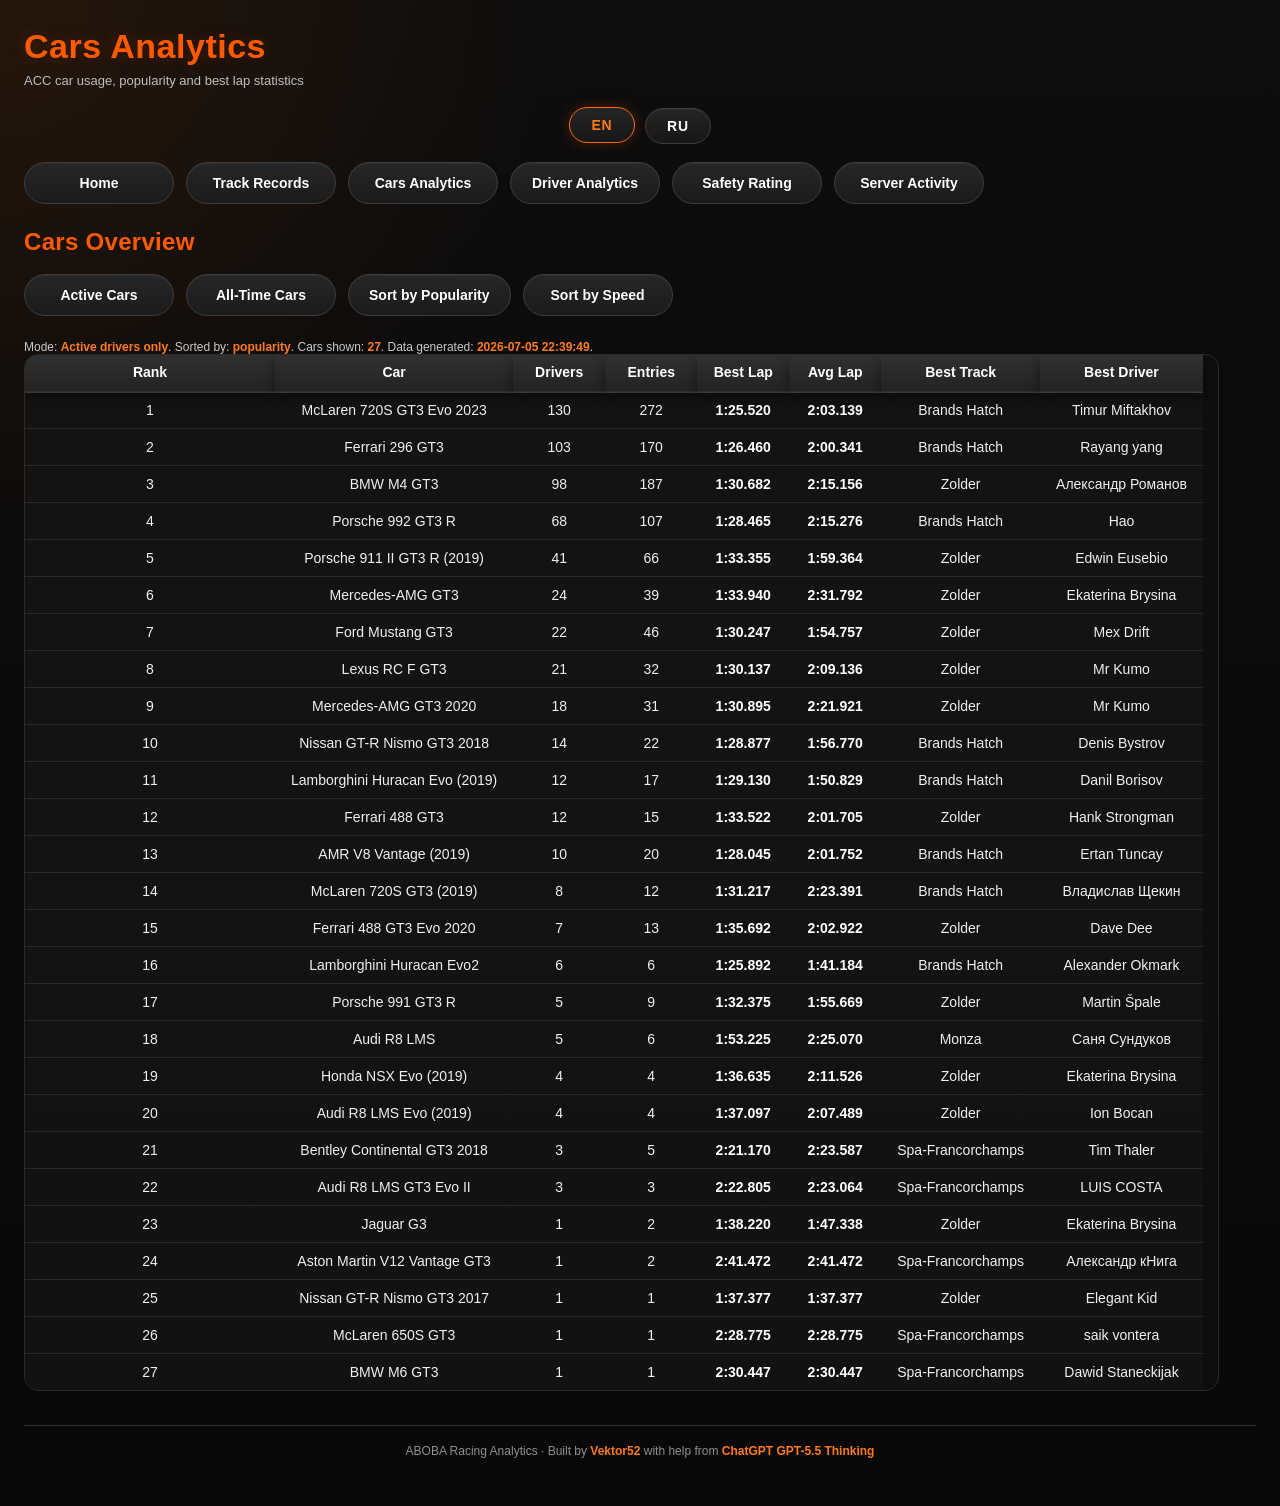
==== commit e971ac2b: "Update ACC analytics data" ====
--- a/cars.html
+++ b/cars.html
@@ -4,7 +4,7 @@
 <meta charset="utf-8">
 <meta name="viewport" content="width=device-width, initial-scale=1.0">
 <title>Cars Analytics</title>
-<link rel="stylesheet" href="css/style.css?v=18">
+<link rel="stylesheet" href="css/style.css?v=19">
 </head>
 
 <body>
@@ -74,7 +74,7 @@
 <script src="js/cars.js?v=8"></script>
 <script src="js/car_stats.js?v=5"></script>
 
-<script src="js/i18n.js?v=4"></script>
+<script src="js/i18n.js?v=11"></script>
 
 </body>
 </html>
--- a/css/style.css
+++ b/css/style.css
@@ -1907,3 +1907,177 @@
 .safety-table-scroll td {
     min-width: max-content;
 }
+
+/* ===== SAFETY CARDS + TABLE WIDTH FIX v19 ===== */
+
+/* Restore styled KPI cards on Safety page. */
+.stats-grid {
+    display: grid;
+    grid-template-columns: repeat(4, minmax(150px, 1fr));
+    gap: 10px;
+    margin: 8px 0 22px 0;
+}
+
+.stat-card {
+    min-height: 86px;
+    padding: 12px 10px;
+    text-align: center;
+    border-radius: 14px;
+    border: 1px solid #373737;
+    background:
+        linear-gradient(180deg, rgba(255,255,255,0.045), rgba(255,255,255,0.015)),
+        linear-gradient(180deg, #252525 0%, #181818 100%);
+    box-shadow:
+        inset 0 1px 0 rgba(255,255,255,0.05),
+        0 0 0 1px rgba(255, 106, 0, 0.04);
+}
+
+.stat-card.accent {
+    border-color: rgba(255, 106, 0, 0.65);
+    background:
+        linear-gradient(180deg, rgba(255,106,0,0.15), rgba(255,106,0,0.035)),
+        linear-gradient(180deg, #2b211a 0%, #181818 100%);
+}
+
+.stat-title {
+    color: #f5f5f5;
+    font-size: 12px;
+    font-weight: 800;
+    text-transform: uppercase;
+    letter-spacing: 0.4px;
+    margin-bottom: 8px;
+}
+
+.stat-value {
+    color: #ff6a00;
+    font-size: 30px;
+    font-weight: 900;
+    line-height: 1;
+    margin-bottom: 7px;
+    text-shadow: 0 0 14px rgba(255, 106, 0, 0.18);
+}
+
+.stat-subtitle {
+    color: #c7c7c7;
+    font-size: 11px;
+    line-height: 1.25;
+}
+
+/* Desktop: table scroll windows shrink to the actual table width instead of stretching across empty space.
+   Mobile: max-width keeps the horizontal scroll behavior. */
+.table-scroll,
+.driver-table-scroll,
+.safety-table-scroll,
+.compare-table-scroll,
+.activity-table-scroll,
+.mini-table-scroll,
+.home-table-scroll {
+    display: block;
+    width: fit-content;
+    max-width: 100%;
+    margin-right: auto;
+    overflow-x: auto;
+    overflow-y: auto;
+}
+
+/* Let smaller home tables size by content while preserving mobile scroll. */
+.home-table-scroll table {
+    table-layout: auto !important;
+    width: max-content !important;
+    min-width: min(760px, 100%) !important;
+    max-width: none !important;
+}
+
+.home-table-scroll th,
+.home-table-scroll td {
+    text-align: center;
+    white-space: nowrap;
+}
+
+.home-table-scroll th:first-child,
+.home-table-scroll td:first-child,
+#currentRecordsTable th:nth-child(2),
+#currentRecordsTable td:nth-child(2),
+#currentRecordsTable th:nth-child(3),
+#currentRecordsTable td:nth-child(3),
+#carsTable th:nth-child(1),
+#carsTable td:nth-child(1),
+#carsTable th:nth-child(5),
+#carsTable td:nth-child(5),
+#serversTable th:nth-child(1),
+#serversTable td:nth-child(1) {
+    text-align: left;
+}
+
+#currentRecordsTable th,
+#currentRecordsTable td,
+#carsTable th,
+#carsTable td,
+#serversTable th,
+#serversTable td {
+    width: auto !important;
+    min-width: 92px;
+    padding-left: 16px;
+    padding-right: 16px;
+}
+
+#currentRecordsTable th:nth-child(3),
+#currentRecordsTable td:nth-child(3),
+#carsTable th:nth-child(1),
+#carsTable td:nth-child(1) {
+    min-width: 250px;
+}
+
+#serversTable th:nth-child(1),
+#serversTable td:nth-child(1),
+#currentRecordsTable th:nth-child(1),
+#currentRecordsTable td:nth-child(1) {
+    min-width: 150px;
+}
+
+/* Keep main data tables compact on desktop while still scrollable on phones. */
+.records-table-scroll,
+.cars-table-scroll,
+.driver-table-scroll,
+.safety-table-scroll,
+.activity-table-scroll,
+.compare-table-scroll {
+    width: fit-content !important;
+    max-width: 100% !important;
+}
+
+/* Safety table should not look like an oversized empty window. */
+.safety-table-scroll table {
+    width: max-content !important;
+    min-width: 1280px !important;
+    table-layout: auto !important;
+}
+
+.safety-table-scroll th,
+.safety-table-scroll td {
+    text-align: center;
+    min-width: 72px;
+    padding-left: 12px;
+    padding-right: 12px;
+}
+
+.safety-table-scroll th:nth-child(2),
+.safety-table-scroll td:nth-child(2) {
+    min-width: 180px;
+    text-align: left;
+}
+
+.safety-table-scroll th:nth-child(5),
+.safety-table-scroll td:nth-child(5) {
+    min-width: 136px !important;
+}
+
+@media (max-width: 760px) {
+    .stats-grid {
+        grid-template-columns: repeat(2, minmax(140px, 1fr));
+    }
+
+    .home-table-scroll table {
+        min-width: 720px !important;
+    }
+}
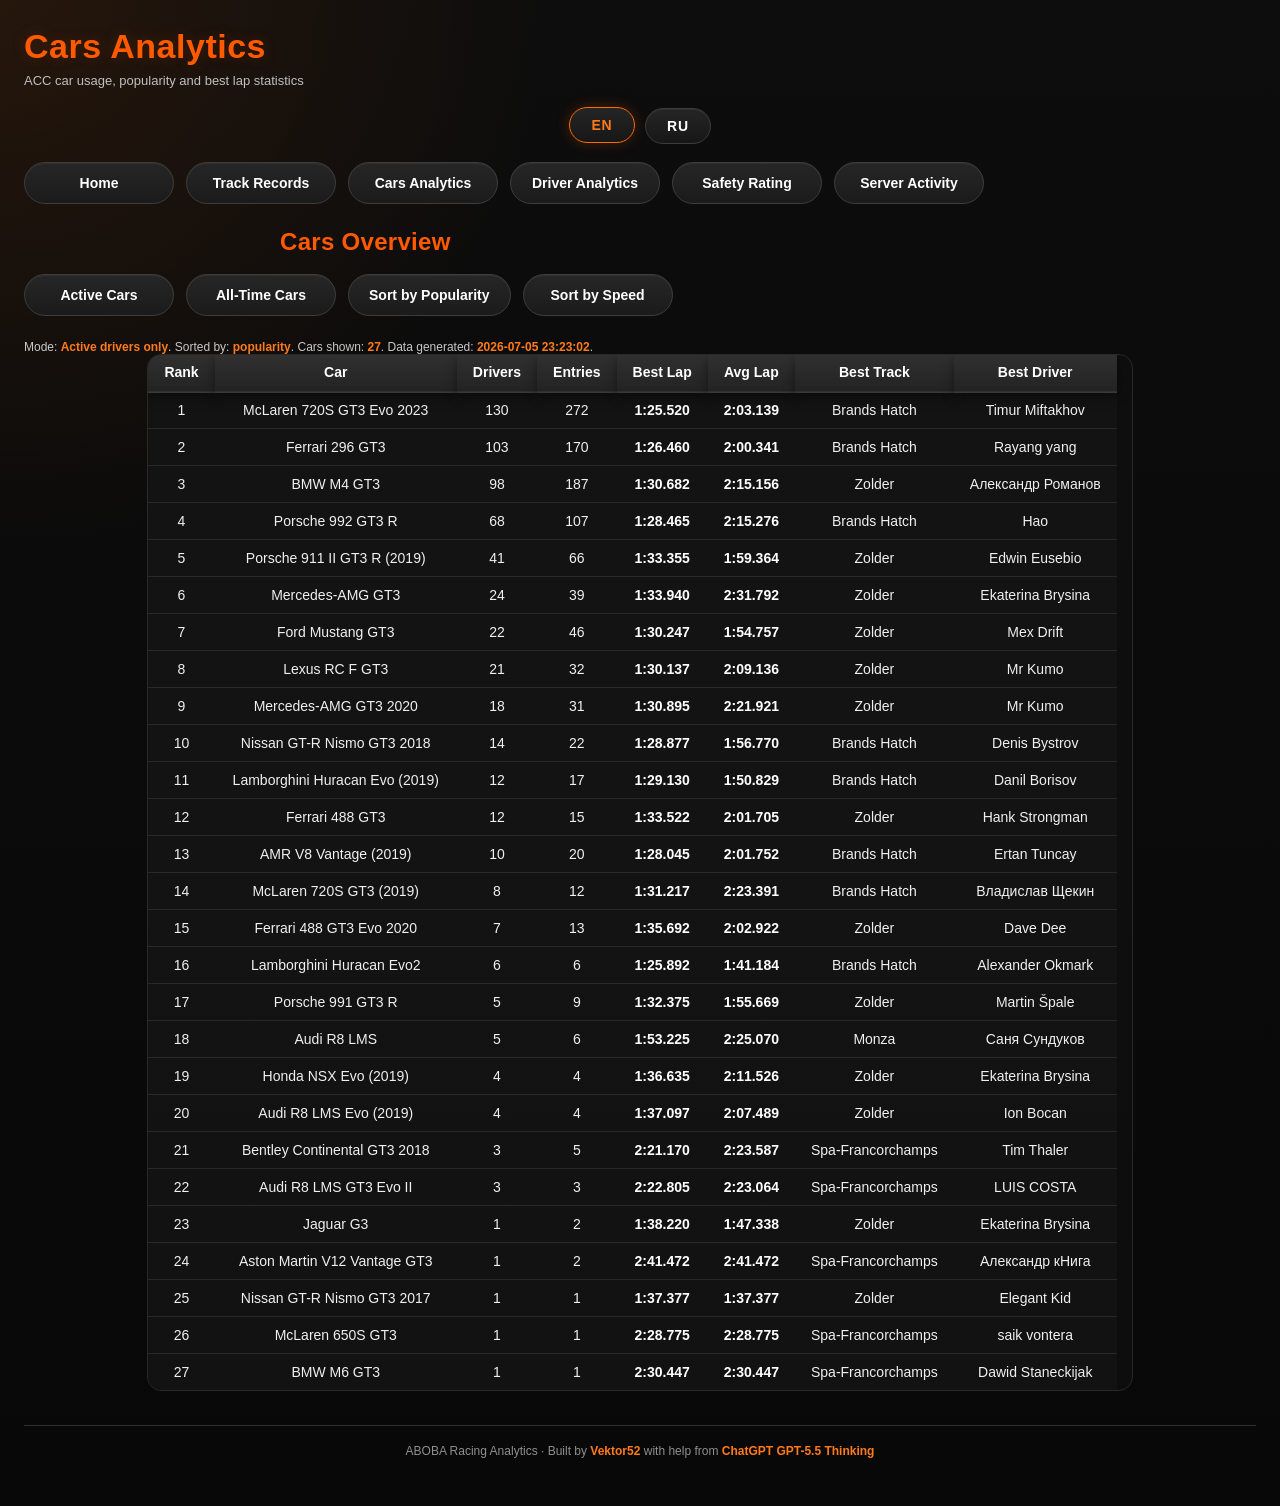
==== commit 950804ca: "Update ACC analytics data" ====
--- a/cars.html
+++ b/cars.html
@@ -4,7 +4,7 @@
 <meta charset="utf-8">
 <meta name="viewport" content="width=device-width, initial-scale=1.0">
 <title>Cars Analytics</title>
-<link rel="stylesheet" href="css/style.css?v=19">
+<link rel="stylesheet" href="css/style.css?v=21">
 </head>
 
 <body>
@@ -74,7 +74,7 @@
 <script src="js/cars.js?v=8"></script>
 <script src="js/car_stats.js?v=5"></script>
 
-<script src="js/i18n.js?v=11"></script>
+<script src="js/i18n.js?v=12"></script>
 
 </body>
 </html>
--- a/css/style.css
+++ b/css/style.css
@@ -2081,3 +2081,447 @@
         min-width: 720px !important;
     }
 }
+
+
+/* ===== FINAL LAYOUT POLISH v20 ===== */
+
+/* Keep page content visually centered and avoid left-biased table cards. */
+.section {
+    width: 100%;
+}
+
+.section > h2,
+.section > .updated-info,
+.section > #recordsInfo,
+.section > #carsInfo,
+.section > #driversInfo,
+.section > #safetyInfo,
+.section > #activityInfo {
+    max-width: 100%;
+}
+
+/* All scrollable table windows are centered by default.
+   On desktop the card follows the table width; on mobile it keeps full scroll behavior. */
+.table-scroll,
+.home-table-scroll,
+.records-table-scroll,
+.cars-table-scroll,
+.driver-table-scroll,
+.safety-table-scroll,
+.activity-table-scroll,
+.compare-table-scroll,
+.mini-table-scroll {
+    display: block !important;
+    width: fit-content !important;
+    max-width: 100% !important;
+    margin-left: auto !important;
+    margin-right: auto !important;
+    overflow-x: auto !important;
+    overflow-y: auto;
+    -webkit-overflow-scrolling: touch;
+    border-radius: 14px;
+}
+
+/* Tables size by content instead of leaving a large empty right side. */
+.table-scroll > table,
+.home-table-scroll > table,
+.records-table-scroll > table,
+.cars-table-scroll > table,
+.driver-table-scroll > table,
+.safety-table-scroll > table,
+.activity-table-scroll > table,
+.compare-table-scroll > table,
+.mini-table-scroll > table {
+    table-layout: auto !important;
+    width: max-content !important;
+    min-width: max-content !important;
+    max-width: none !important;
+    margin: 0 !important;
+    border-collapse: separate;
+    border-spacing: 0;
+}
+
+/* Keep cells clean, centered and wide enough for headers/content. */
+.table-scroll th,
+.table-scroll td,
+.home-table-scroll th,
+.home-table-scroll td,
+.records-table-scroll th,
+.records-table-scroll td,
+.cars-table-scroll th,
+.cars-table-scroll td,
+.driver-table-scroll th,
+.driver-table-scroll td,
+.safety-table-scroll th,
+.safety-table-scroll td,
+.activity-table-scroll th,
+.activity-table-scroll td,
+.compare-table-scroll th,
+.compare-table-scroll td,
+.mini-table-scroll th,
+.mini-table-scroll td {
+    width: auto !important;
+    min-width: max-content !important;
+    max-width: none !important;
+    text-align: center !important;
+    vertical-align: middle;
+    white-space: nowrap;
+    padding-left: 14px;
+    padding-right: 14px;
+}
+
+/* Name/content columns can stay readable while the rest remains compact. */
+.table-name-cell,
+.driver-name-cell,
+#recordsTable td:nth-child(1),
+#recordsTable td:nth-child(2),
+#recordsTable td:nth-child(3),
+#recordsTable td:nth-child(5),
+#carsTable td:nth-child(2),
+#driversTable td:nth-child(3),
+#driversTable td:nth-child(9),
+#driversTable td:nth-child(10),
+#currentRecordsTable td:nth-child(1),
+#currentRecordsTable td:nth-child(2),
+#currentRecordsTable td:nth-child(3),
+#serversTable td:nth-child(1),
+#activityDetailTable td:nth-child(2),
+#activityDetailTable td:nth-child(3),
+#activityDetailTable td:nth-child(9) {
+    padding-left: 18px !important;
+    padding-right: 18px !important;
+}
+
+/* Sticky headers stay aligned with the body inside each scroll window. */
+.table-scroll thead th,
+.home-table-scroll thead th,
+.records-table-scroll thead th,
+.cars-table-scroll thead th,
+.driver-table-scroll thead th,
+.safety-table-scroll thead th,
+.activity-table-scroll thead th,
+.compare-table-scroll thead th,
+.mini-table-scroll thead th {
+    position: sticky;
+    top: 0;
+    z-index: 25;
+    background: linear-gradient(180deg, #2d2d2d 0%, #202020 100%);
+}
+
+/* Center the main cards/graphs consistently. */
+.panel-box,
+.info-accordion,
+.compare-panel,
+.activity-panel {
+    margin-left: auto;
+    margin-right: auto;
+}
+
+/* Home snapshot panels should keep their own internal width and align cleanly. */
+.split-grid {
+    align-items: start;
+}
+
+.panel-box table {
+    width: max-content !important;
+    min-width: 100% !important;
+}
+
+/* Track Records page polish: make it feel like the newer pages. */
+#recordsTable th,
+#recordsTable td {
+    padding-top: 11px;
+    padding-bottom: 11px;
+}
+
+.records-table-scroll {
+    box-shadow: 0 0 18px rgba(0,0,0,0.18);
+}
+
+#recordsInfo {
+    text-align: center;
+}
+
+/* Safety confidence badges restored. */
+.confidence-badge {
+    display: inline-flex;
+    align-items: center;
+    justify-content: center;
+    min-width: 86px;
+    padding: 5px 10px;
+    border-radius: 999px;
+    font-size: 12px;
+    font-weight: 900;
+    letter-spacing: 0.02em;
+    color: #ffffff;
+    border: 1px solid rgba(255,255,255,0.12);
+    box-shadow: inset 0 1px 0 rgba(255,255,255,0.08);
+}
+
+.confidence-low {
+    background: linear-gradient(180deg, #4a4a4a, #262626);
+    color: #d8d8d8;
+}
+
+.confidence-medium {
+    background: linear-gradient(180deg, #e0b400, #8a6b00);
+    color: #101010;
+}
+
+.confidence-high {
+    background: linear-gradient(180deg, #00a86b, #006b45);
+}
+
+.confidence-veteran {
+    background: linear-gradient(180deg, #0078d7, #004f92);
+}
+
+.confidence-legend {
+    background: linear-gradient(180deg, #9b59ff, #5e2fb0);
+}
+
+.confidence-server-legend {
+    background: linear-gradient(180deg, #ffb000, #a46200);
+    color: #111111;
+    min-width: 140px;
+}
+
+/* Safety table can be content-sized now, not hard-coded wider than needed. */
+.safety-table-scroll table {
+    min-width: max-content !important;
+    width: max-content !important;
+}
+
+.safety-table-scroll th:nth-child(5),
+.safety-table-scroll td:nth-child(5) {
+    min-width: max-content !important;
+}
+
+/* Desktop: visually center narrower table sections with their headings. */
+@media (min-width: 901px) {
+    .section:has(> .home-table-scroll),
+    .section:has(> .records-table-scroll),
+    .section:has(> .cars-table-scroll),
+    .section:has(> .safety-table-scroll),
+    .section:has(> .driver-table-scroll),
+    .section:has(> .activity-table-scroll) {
+        text-align: left;
+    }
+
+    .section:has(> .home-table-scroll) > h2,
+    .section:has(> .records-table-scroll) > h2,
+    .section:has(> .cars-table-scroll) > h2 {
+        width: fit-content;
+        min-width: min(100%, 720px);
+        margin-left: auto;
+        margin-right: auto;
+    }
+}
+
+/* Mobile/tablet: use the available width and keep horizontal scrolling. */
+@media (max-width: 900px) {
+    .table-scroll,
+    .home-table-scroll,
+    .records-table-scroll,
+    .cars-table-scroll,
+    .driver-table-scroll,
+    .safety-table-scroll,
+    .activity-table-scroll,
+    .compare-table-scroll,
+    .mini-table-scroll {
+        width: 100% !important;
+        max-width: 100% !important;
+        margin-left: 0 !important;
+        margin-right: 0 !important;
+    }
+
+    .table-scroll > table,
+    .home-table-scroll > table,
+    .records-table-scroll > table,
+    .cars-table-scroll > table,
+    .driver-table-scroll > table,
+    .safety-table-scroll > table,
+    .activity-table-scroll > table,
+    .compare-table-scroll > table,
+    .mini-table-scroll > table {
+        min-width: max-content !important;
+        width: max-content !important;
+    }
+
+    .confidence-badge {
+        min-width: 78px;
+    }
+
+    .confidence-server-legend {
+        min-width: 132px;
+    }
+}
+
+/* ===== PRESENTATION SIZE POLISH v21 ===== */
+/* Keep the compact/centered style for data tables, but restore presentation-sized
+   cards on Home and Server Activity. */
+
+/* Server Activity must stay wide and dashboard-like, not shrink to content. */
+.activity-chart-grid {
+    width: 100% !important;
+    max-width: 100% !important;
+    display: grid !important;
+    grid-template-columns: minmax(0, 1fr) minmax(0, 1fr) !important;
+    gap: 18px !important;
+    align-items: stretch !important;
+    justify-items: stretch !important;
+}
+
+.activity-chart-grid > .activity-panel,
+.activity-chart-grid > .panel-box {
+    width: 100% !important;
+    max-width: 100% !important;
+    min-width: 0 !important;
+    margin-left: 0 !important;
+    margin-right: 0 !important;
+}
+
+.activity-chart-grid > .activity-panel-wide {
+    grid-column: 1 / -1 !important;
+}
+
+.activity-panel {
+    min-height: 320px !important;
+}
+
+.svg-chart-box,
+#activityDateChart,
+#activityHeatmap,
+.heatmap-scroll {
+    width: 100% !important;
+    max-width: 100% !important;
+}
+
+.activity-svg {
+    width: 100% !important;
+}
+
+/* Bar-chart panels should use the full card width. */
+.bar-chart,
+#activityServerChart,
+#activityTrackChart,
+#activitySessionTypeChart,
+#activityCarChart {
+    width: 100% !important;
+}
+
+@media (max-width: 1100px) {
+    .activity-chart-grid {
+        grid-template-columns: 1fr !important;
+    }
+}
+
+/* Home page: make summary panels/tables look like cards again, not tiny islands. */
+.split-grid {
+    width: 100% !important;
+    max-width: 100% !important;
+    justify-items: stretch !important;
+}
+
+.split-grid > .panel-box {
+    width: 100% !important;
+    max-width: 100% !important;
+    margin-left: 0 !important;
+    margin-right: 0 !important;
+}
+
+.home-table-scroll {
+    width: min(100%, 980px) !important;
+    max-width: 100% !important;
+    margin-left: auto !important;
+    margin-right: auto !important;
+    overflow-x: auto !important;
+}
+
+.home-table-scroll:has(#currentRecordsTable) {
+    width: min(100%, 1040px) !important;
+}
+
+.home-table-scroll:has(#carsTable) {
+    width: min(100%, 940px) !important;
+}
+
+.home-table-scroll:has(#serversTable) {
+    width: min(100%, 760px) !important;
+}
+
+.home-table-scroll > table {
+    width: 100% !important;
+    min-width: 720px !important;
+    table-layout: fixed !important;
+}
+
+.home-table-scroll:has(#serversTable) > table {
+    min-width: 640px !important;
+}
+
+#currentRecordsTable th,
+#currentRecordsTable td,
+#carsTable th,
+#carsTable td,
+#serversTable th,
+#serversTable td {
+    overflow: hidden !important;
+    text-overflow: ellipsis !important;
+    white-space: nowrap !important;
+}
+
+/* Restore readable proportional widths for home tables. */
+#currentRecordsTable th:nth-child(1),
+#currentRecordsTable td:nth-child(1) { width: 18% !important; text-align: center !important; }
+#currentRecordsTable th:nth-child(2),
+#currentRecordsTable td:nth-child(2) { width: 23% !important; text-align: center !important; }
+#currentRecordsTable th:nth-child(3),
+#currentRecordsTable td:nth-child(3) { width: 30% !important; text-align: center !important; }
+#currentRecordsTable th:nth-child(4),
+#currentRecordsTable td:nth-child(4) { width: 12% !important; text-align: center !important; }
+#currentRecordsTable th:nth-child(5),
+#currentRecordsTable td:nth-child(5) { width: 17% !important; text-align: center !important; }
+
+#carsTable th:nth-child(1),
+#carsTable td:nth-child(1) { width: 38% !important; text-align: center !important; }
+#carsTable th:nth-child(2),
+#carsTable td:nth-child(2),
+#carsTable th:nth-child(3),
+#carsTable td:nth-child(3),
+#carsTable th:nth-child(4),
+#carsTable td:nth-child(4) { width: 14% !important; text-align: center !important; }
+#carsTable th:nth-child(5),
+#carsTable td:nth-child(5) { width: 20% !important; text-align: center !important; }
+
+#serversTable th:nth-child(1),
+#serversTable td:nth-child(1) { width: 32% !important; text-align: center !important; }
+#serversTable th:nth-child(2),
+#serversTable td:nth-child(2),
+#serversTable th:nth-child(3),
+#serversTable td:nth-child(3) { width: 16% !important; text-align: center !important; }
+#serversTable th:nth-child(4),
+#serversTable td:nth-child(4),
+#serversTable th:nth-child(5),
+#serversTable td:nth-child(5) { width: 18% !important; text-align: center !important; }
+
+/* Keep page headings centered above their table cards. */
+.section:has(.home-table-scroll) > h2,
+.section:has(.records-table-scroll) > h2,
+.section:has(.cars-table-scroll) > h2 {
+    text-align: left;
+}
+
+@media (max-width: 900px) {
+    .home-table-scroll {
+        width: 100% !important;
+        margin-left: 0 !important;
+        margin-right: 0 !important;
+    }
+
+    .home-table-scroll > table {
+        width: max-content !important;
+        min-width: 720px !important;
+        table-layout: auto !important;
+    }
+}
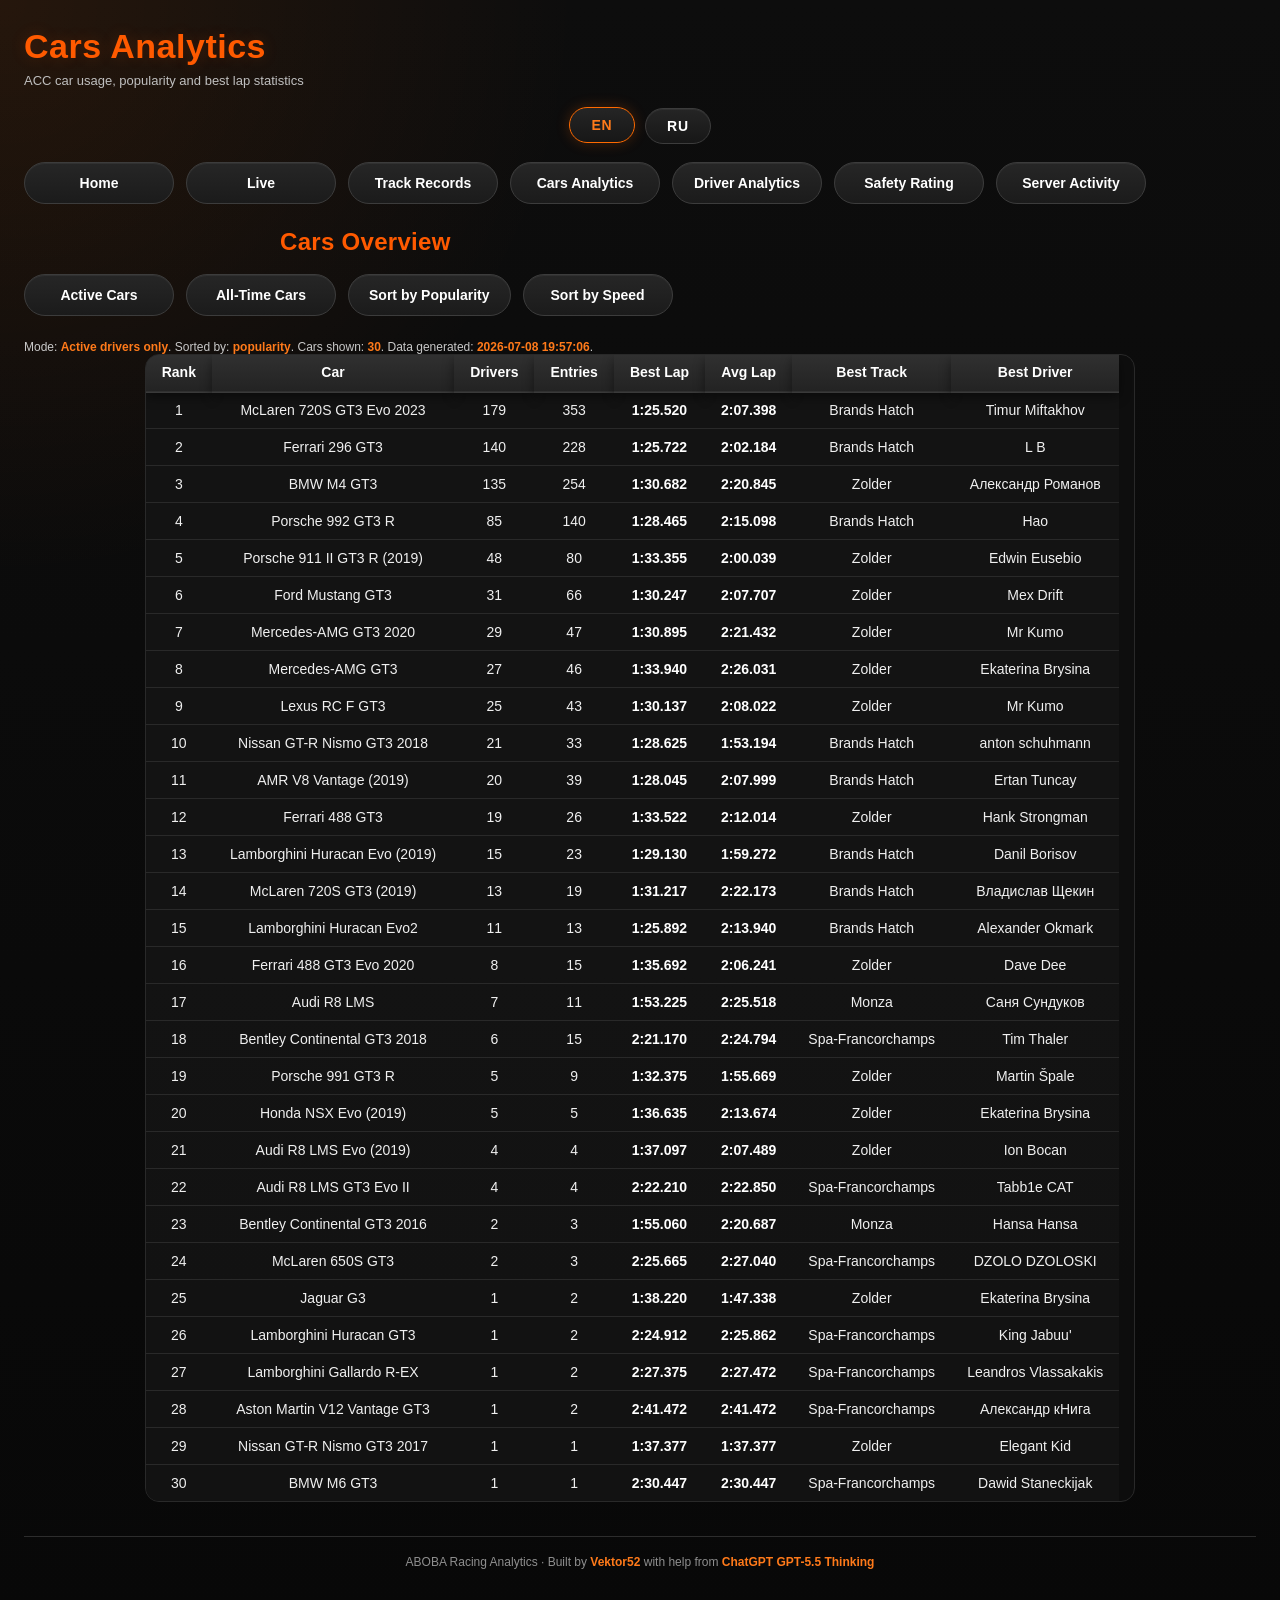
==== commit 966cccd1: "Update ACC analytics data" ====
--- a/cars.html
+++ b/cars.html
@@ -26,6 +26,7 @@
 
     <nav class="menu">
     <a href="index.html">Home</a>
+    <a href="live.html">Live</a>
     <a href="records.html">Track Records</a>
     <a href="cars.html">Cars Analytics</a>
     <a href="driver_stats.html">Driver Analytics</a>
@@ -74,7 +75,7 @@
 <script src="js/cars.js?v=8"></script>
 <script src="js/car_stats.js?v=5"></script>
 
-<script src="js/i18n.js?v=12"></script>
+<script src="js/i18n.js?v=13"></script>
 
 </body>
 </html>
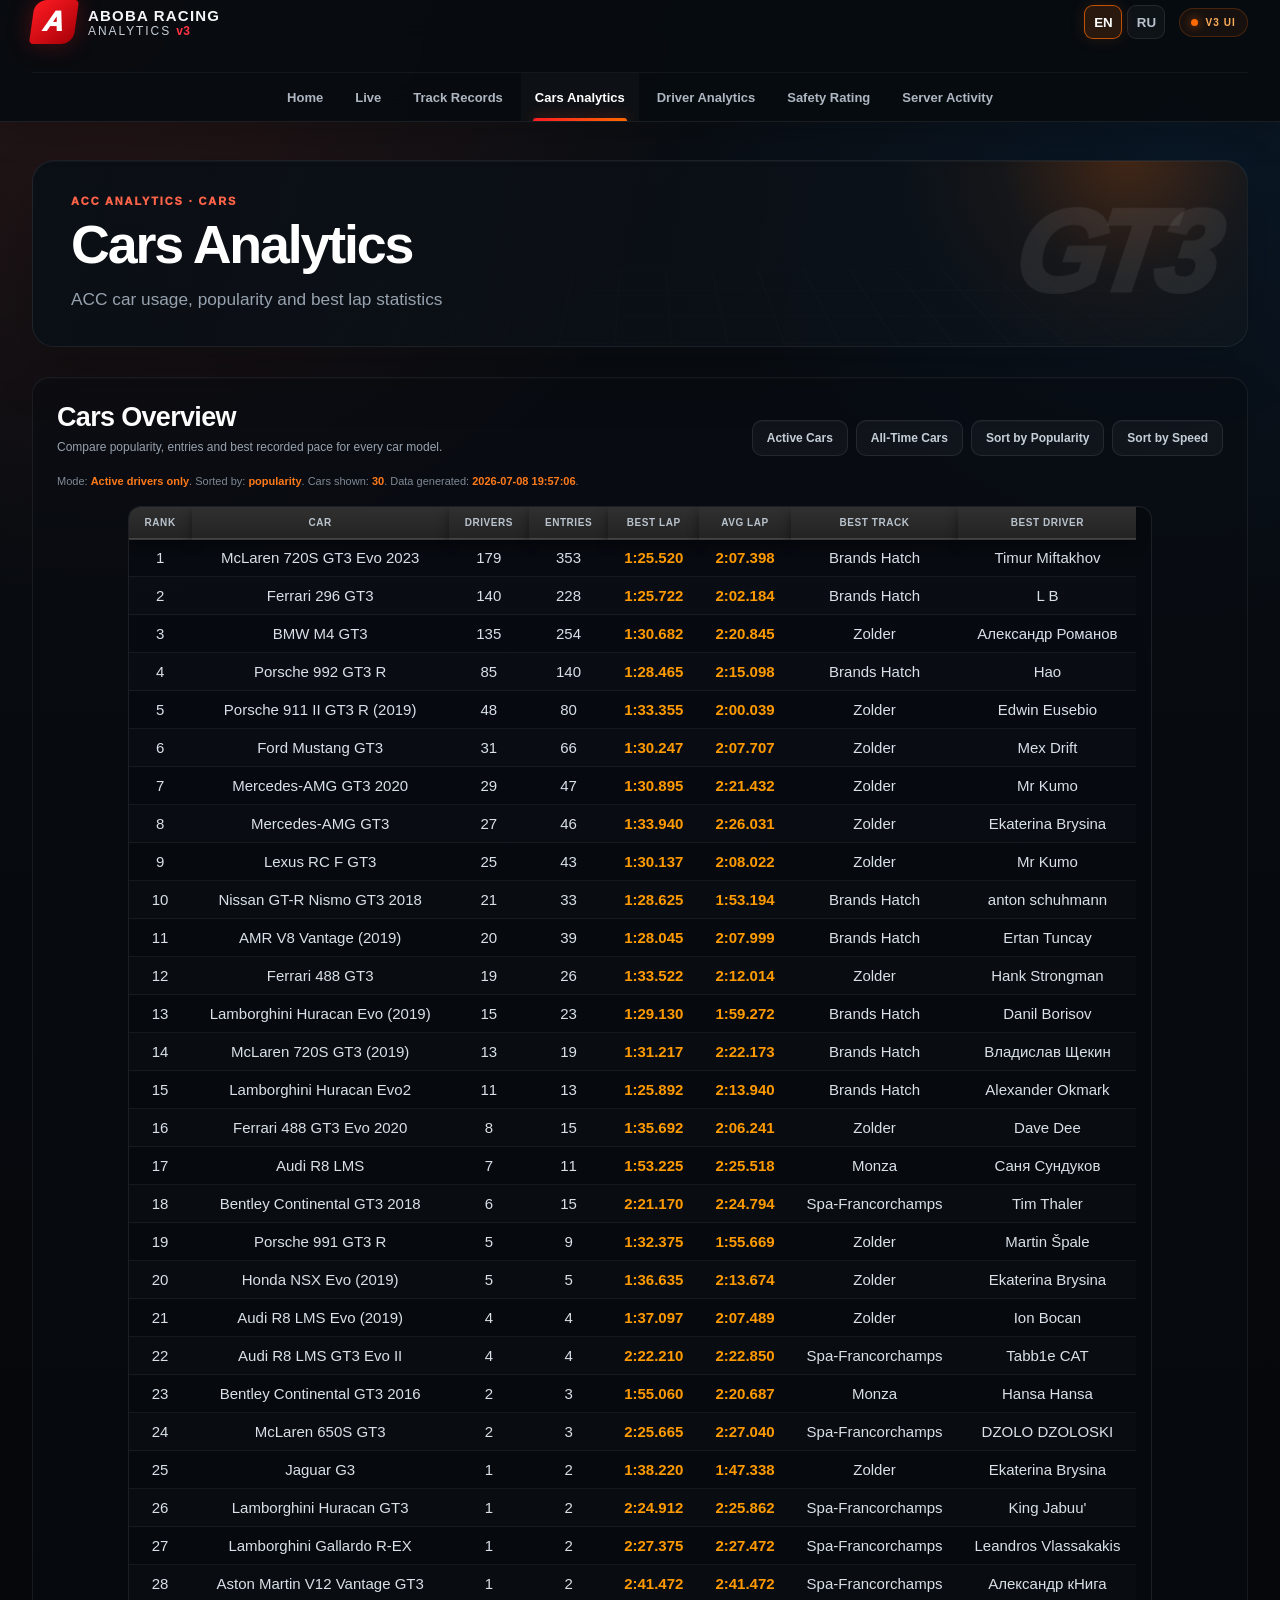
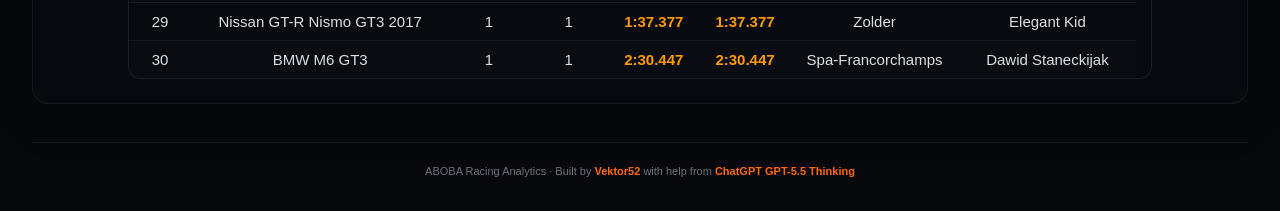
==== commit a2c2b318: "ACC Analytics v3 UI and Live Servers" ====
--- a/cars.html
+++ b/cars.html
@@ -3,79 +3,32 @@
 <head>
 <meta charset="utf-8">
 <meta name="viewport" content="width=device-width, initial-scale=1.0">
+<meta name="theme-color" content="#090d12">
 <title>Cars Analytics</title>
-<link rel="stylesheet" href="css/style.css?v=21">
+<link rel="stylesheet" href="css/style.css?v=21"><link rel="stylesheet" href="css/live.css?v=3"><link rel="stylesheet" href="css/v3.css?v=1">
 </head>
-
-<body>
-
-<div class="page">
-
-    <header class="site-header">
-        <div>
-            <h1>Cars Analytics</h1>
-            <p class="subtitle">ACC car usage, popularity and best lap statistics</p>
-        </div>
+<body class="live-v3-body v3-page-body">
+<div class="v3-shell">
+    <header class="live-topbar">
+        <a class="live-brand" href="index.html"><span class="live-brand-mark">A</span><span class="live-brand-copy"><b>ABOBA RACING</b><span>ANALYTICS <em>v3</em></span></span></a>
+        <nav class="live-main-nav" aria-label="Main navigation"><a href="index.html">Home</a><a href="live.html">Live</a><a href="records.html">Track Records</a><a href="cars.html" class="active">Cars Analytics</a><a href="driver_stats.html">Driver Analytics</a><a href="safety.html">Safety Rating</a><a href="server_activity.html">Server Activity</a></nav>
+        <div class="live-topbar-actions"><div class="live-language-switcher" aria-label="Language"><button type="button" data-lang-option="en" onclick="setSiteLanguage('en')">EN</button><button type="button" data-lang-option="ru" onclick="setSiteLanguage('ru')">RU</button></div><span class="v3-build-badge">V3 UI</span></div>
     </header>
-
-    <div class="language-switcher" aria-label="Language">
-        <button type="button" data-lang-option="en" onclick="setSiteLanguage('en')" title="English">EN</button>
-        <button type="button" data-lang-option="ru" onclick="setSiteLanguage('ru')" title="Русский">RU</button>
-    </div>
-
-
-    <nav class="menu">
-    <a href="index.html">Home</a>
-    <a href="live.html">Live</a>
-    <a href="records.html">Track Records</a>
-    <a href="cars.html">Cars Analytics</a>
-    <a href="driver_stats.html">Driver Analytics</a>
-    <a href="safety.html">Safety Rating</a>
-    <a href="server_activity.html">Server Activity</a>
-</nav>
-
-    <section class="section">
-        <h2>Cars Overview</h2>
-
-        <div class="menu">
-            <button onclick="showActiveCars()">Active Cars</button>
-            <button onclick="showAllTimeCars()">All-Time Cars</button>
-            <button onclick="sortByPopularity()">Sort by Popularity</button>
-            <button onclick="sortBySpeed()">Sort by Speed</button>
-        </div>
-
-        <p id="carsInfo" class="updated-info"></p>
-
-        <div class="table-scroll cars-table-scroll">
-        <table id="carsTable">
-            <thead>
-                <tr>
-                    <th>Rank</th>
-                    <th>Car</th>
-                    <th>Drivers</th>
-                    <th>Entries</th>
-                    <th>Best Lap</th>
-                    <th>Avg Lap</th>
-                    <th>Best Track</th>
-                    <th>Best Driver</th>
-                </tr>
-            </thead>
-
-            <tbody></tbody>
-        </table>
-        </div>
-    </section>
-
-    <footer class="site-footer">
-        ABOBA Racing Analytics · Built by <b>Vektor52</b> with help from <b>ChatGPT GPT-5.5 Thinking</b>
-    </footer>
-
+    <main class="v3-content">
+        <section class="v3-hero"><div><p class="v3-kicker">ACC Analytics · cars</p><h1>Cars Analytics</h1><p class="subtitle">ACC car usage, popularity and best lap statistics</p></div><div class="v3-hero-code" aria-hidden="true">GT3</div></section>
+        <section class="v3-panel">
+            <div class="v3-panel-head">
+                <div><h2>Cars Overview</h2><p>Compare popularity, entries and best recorded pace for every car model.</p></div>
+                <div class="v3-toolbar"><button onclick="showActiveCars()">Active Cars</button><button onclick="showAllTimeCars()">All-Time Cars</button><button onclick="sortByPopularity()">Sort by Popularity</button><button onclick="sortBySpeed()">Sort by Speed</button></div>
+            </div>
+            <p id="carsInfo" class="updated-info"></p>
+            <div class="table-scroll cars-table-scroll">
+                <table id="carsTable"><thead><tr><th>Rank</th><th>Car</th><th>Drivers</th><th>Entries</th><th>Best Lap</th><th>Avg Lap</th><th>Best Track</th><th>Best Driver</th></tr></thead><tbody></tbody></table>
+            </div>
+        </section>
+    </main>
+    <footer class="v3-footer">ABOBA Racing Analytics · Built by <b>Vektor52</b> with help from <b>ChatGPT GPT-5.5 Thinking</b></footer>
 </div>
-
-<script src="js/cars.js?v=8"></script>
-<script src="js/car_stats.js?v=5"></script>
-
-<script src="js/i18n.js?v=13"></script>
-
+<script src="js/cars.js?v=8"></script><script src="js/car_stats.js?v=5"></script><script src="js/i18n.js?v=14"></script>
 </body>
-</html>+</html>
--- a/css/live.css
+++ b/css/live.css
@@ -0,0 +1,745 @@
+:root {
+    --live-bg: #070a0e;
+    --live-panel: rgba(14, 19, 25, 0.92);
+    --live-panel-soft: rgba(18, 24, 31, 0.76);
+    --live-line: rgba(255, 255, 255, 0.09);
+    --live-text: #f4f7fa;
+    --live-muted: #9ea8b4;
+    --live-orange: #ff6900;
+    --live-orange-soft: #ff9a00;
+    --live-green: #68e116;
+    --live-red: #ff3344;
+    --live-blue: #79bfff;
+}
+
+body.live-v3-body {
+    min-width: 320px;
+    margin: 0;
+    color: var(--live-text);
+    background:
+        radial-gradient(circle at 10% 0%, rgba(255, 74, 0, 0.12), transparent 28%),
+        radial-gradient(circle at 90% 12%, rgba(0, 129, 255, 0.08), transparent 24%),
+        linear-gradient(180deg, #0b1016 0%, var(--live-bg) 55%, #06080b 100%);
+    font-family: Inter, "Segoe UI", Arial, sans-serif;
+    font-size: 15px;
+}
+
+.live-v3-shell {
+    min-height: 100vh;
+}
+
+.live-topbar {
+    position: sticky;
+    top: 0;
+    z-index: 50;
+    min-height: 76px;
+    display: grid;
+    grid-template-columns: auto minmax(0, 1fr) auto;
+    align-items: center;
+    gap: 28px;
+    padding: 0 32px;
+    border-bottom: 1px solid rgba(255, 255, 255, 0.08);
+    background: rgba(7, 11, 16, 0.92);
+    backdrop-filter: blur(18px);
+    box-shadow: 0 12px 30px rgba(0, 0, 0, 0.22);
+}
+
+.live-brand {
+    display: flex;
+    align-items: center;
+    gap: 12px;
+    color: var(--live-text);
+    text-decoration: none;
+    white-space: nowrap;
+}
+
+.live-brand-mark {
+    width: 44px;
+    height: 44px;
+    display: grid;
+    place-items: center;
+    border-radius: 12px 4px 12px 4px;
+    color: white;
+    font-size: 28px;
+    font-weight: 1000;
+    font-style: italic;
+    background: linear-gradient(135deg, #ff1b22, #a80008);
+    box-shadow: 0 0 24px rgba(255, 27, 34, 0.28);
+    transform: skewX(-8deg);
+}
+
+.live-brand-copy {
+    display: flex;
+    flex-direction: column;
+    gap: 2px;
+    line-height: 1;
+}
+
+.live-brand-copy b {
+    font-size: 15px;
+    letter-spacing: 0.08em;
+}
+
+.live-brand-copy span {
+    color: #c6ced7;
+    font-size: 12px;
+    letter-spacing: 0.16em;
+}
+
+.live-brand-copy em {
+    color: #ff3344;
+    font-style: normal;
+    font-weight: 900;
+    letter-spacing: 0.02em;
+}
+
+.live-main-nav {
+    min-width: 0;
+    display: flex;
+    justify-content: center;
+    align-items: stretch;
+    gap: 4px;
+    overflow-x: auto;
+    scrollbar-width: none;
+}
+
+.live-main-nav::-webkit-scrollbar {
+    display: none;
+}
+
+.live-main-nav a {
+    position: relative;
+    display: grid;
+    place-items: center;
+    min-height: 76px;
+    padding: 0 14px;
+    color: #aeb7c1;
+    text-decoration: none;
+    font-size: 13px;
+    font-weight: 750;
+    white-space: nowrap;
+    transition: color 0.16s ease, background 0.16s ease;
+}
+
+.live-main-nav a:hover,
+.live-main-nav a.active {
+    color: white;
+    background: rgba(255, 255, 255, 0.025);
+}
+
+.live-main-nav a.active::after {
+    content: "";
+    position: absolute;
+    left: 12px;
+    right: 12px;
+    bottom: 0;
+    height: 3px;
+    border-radius: 3px 3px 0 0;
+    background: linear-gradient(90deg, #ff1b22, var(--live-orange));
+    box-shadow: 0 0 14px rgba(255, 64, 32, 0.55);
+}
+
+.live-topbar-actions {
+    display: flex;
+    align-items: center;
+    gap: 14px;
+    white-space: nowrap;
+}
+
+.live-language-switcher {
+    display: flex;
+    gap: 5px;
+}
+
+.live-language-switcher button {
+    min-width: 38px;
+    height: 34px;
+    border: 1px solid var(--live-line);
+    border-radius: 9px;
+    color: #b9c2cc;
+    background: rgba(255, 255, 255, 0.035);
+    font-weight: 850;
+    cursor: pointer;
+}
+
+.live-language-switcher button.active {
+    color: white;
+    border-color: rgba(255, 105, 0, 0.72);
+    background: rgba(255, 105, 0, 0.14);
+    box-shadow: 0 0 15px rgba(255, 105, 0, 0.15);
+}
+
+.live-global-state {
+    display: flex;
+    align-items: center;
+    gap: 8px;
+    color: #aeb7c1;
+    font-size: 12px;
+    font-weight: 900;
+    text-transform: uppercase;
+    letter-spacing: 0.08em;
+}
+
+.live-state-dot {
+    width: 10px;
+    height: 10px;
+    border-radius: 50%;
+    background: #77818c;
+    box-shadow: 0 0 10px rgba(119, 129, 140, 0.5);
+}
+
+.live-global-state.online { color: var(--live-green); }
+.live-global-state.online .live-state-dot { background: var(--live-green); box-shadow: 0 0 13px rgba(104, 225, 22, 0.7); }
+.live-global-state.stale { color: var(--live-orange-soft); }
+.live-global-state.stale .live-state-dot { background: var(--live-orange-soft); box-shadow: 0 0 13px rgba(255, 154, 0, 0.6); }
+.live-global-state.offline { color: var(--live-red); }
+.live-global-state.offline .live-state-dot { background: var(--live-red); box-shadow: 0 0 13px rgba(255, 51, 68, 0.6); }
+
+.live-content {
+    width: min(1720px, calc(100% - 64px));
+    margin: 0 auto;
+    padding: 48px 0 38px;
+}
+
+.live-hero {
+    display: grid;
+    grid-template-columns: minmax(280px, 1fr) minmax(600px, 1.18fr);
+    gap: 38px;
+    align-items: end;
+    margin-bottom: 38px;
+}
+
+.live-kicker {
+    margin: 0 0 10px;
+    color: #ff5c42;
+    font-size: 12px;
+    font-weight: 900;
+    letter-spacing: 0.16em;
+    text-transform: uppercase;
+}
+
+.live-hero h1 {
+    margin: 0;
+    color: white;
+    font-size: clamp(38px, 4.2vw, 64px);
+    line-height: 0.96;
+    letter-spacing: -0.035em;
+    text-shadow: none;
+}
+
+.live-lead {
+    margin: 18px 0 0;
+    color: var(--live-muted);
+    font-size: clamp(16px, 1.5vw, 21px);
+}
+
+.live-summary-grid {
+    display: grid;
+    grid-template-columns: repeat(4, minmax(120px, 1fr));
+    gap: 12px;
+}
+
+.live-summary-card {
+    min-height: 118px;
+    display: flex;
+    flex-direction: column;
+    justify-content: center;
+    align-items: center;
+    padding: 18px;
+    border: 1px solid var(--live-line);
+    border-radius: 14px;
+    background:
+        linear-gradient(180deg, rgba(255,255,255,0.045), rgba(255,255,255,0.012)),
+        rgba(11, 16, 22, 0.86);
+    box-shadow: inset 0 1px 0 rgba(255,255,255,0.035), 0 18px 35px rgba(0,0,0,0.16);
+}
+
+.live-summary-card span {
+    color: #aab4bf;
+    font-size: 11px;
+    font-weight: 850;
+    letter-spacing: 0.07em;
+    text-align: center;
+    text-transform: uppercase;
+}
+
+.live-summary-card strong {
+    margin-top: 9px;
+    color: var(--live-orange-soft);
+    font-size: 34px;
+    line-height: 1;
+}
+
+.live-summary-card:nth-child(1) strong { color: var(--live-green); }
+.live-summary-card:nth-child(2) strong { color: var(--live-red); }
+.live-summary-card:nth-child(3) strong { color: var(--live-blue); }
+.live-summary-time strong { color: white; font-size: 25px; }
+.live-summary-time small { margin-top: 6px; color: #7f8994; font-size: 11px; }
+
+.live-server-section {
+    padding: 24px;
+    border: 1px solid rgba(255,255,255,0.055);
+    border-radius: 18px;
+    background: rgba(8, 12, 17, 0.48);
+    box-shadow: inset 0 1px 0 rgba(255,255,255,0.022);
+}
+
+.live-section-heading {
+    display: flex;
+    justify-content: space-between;
+    align-items: end;
+    gap: 20px;
+    margin-bottom: 20px;
+}
+
+.live-section-heading h2 {
+    margin: 0;
+    color: white;
+    font-size: 27px;
+    letter-spacing: -0.02em;
+}
+
+.live-section-heading p {
+    margin: 7px 0 0;
+    color: var(--live-muted);
+    font-size: 13px;
+}
+
+.collector-info {
+    color: #7f8995;
+    font-size: 12px;
+}
+
+.live-server-grid {
+    display: grid;
+    grid-template-columns: repeat(5, minmax(220px, 1fr));
+    gap: 14px;
+}
+
+.live-server-card {
+    min-width: 0;
+    overflow: hidden;
+    border: 1px solid rgba(255,255,255,0.11);
+    border-radius: 14px;
+    background: linear-gradient(180deg, rgba(17,23,30,0.98), rgba(9,14,19,0.98));
+    box-shadow: 0 18px 40px rgba(0,0,0,0.24), inset 0 1px 0 rgba(255,255,255,0.035);
+    transition: transform 0.18s ease, border-color 0.18s ease, box-shadow 0.18s ease;
+}
+
+.live-server-card:hover {
+    transform: translateY(-4px);
+    border-color: rgba(255, 105, 0, 0.54);
+    box-shadow: 0 24px 46px rgba(0,0,0,0.32), 0 0 24px rgba(255,105,0,0.08);
+}
+
+.live-server-card.stale {
+    border-color: rgba(255, 154, 0, 0.28);
+}
+
+.live-server-card.offline {
+    opacity: 0.78;
+    border-color: rgba(255, 51, 68, 0.25);
+}
+
+.live-card-statusbar {
+    height: 48px;
+    display: flex;
+    justify-content: space-between;
+    align-items: center;
+    padding: 0 15px;
+    border-bottom: 1px solid var(--live-line);
+}
+
+.live-card-status {
+    display: inline-flex;
+    align-items: center;
+    gap: 8px;
+    font-size: 11px;
+    font-weight: 950;
+    text-transform: uppercase;
+    letter-spacing: 0.07em;
+}
+
+.live-card-status i {
+    width: 9px;
+    height: 9px;
+    border-radius: 50%;
+    background: currentColor;
+    box-shadow: 0 0 12px currentColor;
+}
+
+.live-card-status.online { color: var(--live-green); }
+.live-card-status.stale { color: var(--live-orange-soft); }
+.live-card-status.offline { color: var(--live-red); }
+.live-card-id { color: #7f8995; font-size: 10px; font-weight: 800; letter-spacing: 0.12em; }
+
+.live-track-visual {
+    position: relative;
+    min-height: 200px;
+    display: flex;
+    align-items: end;
+    background-size: cover;
+    background-position: center;
+    border-bottom: 1px solid var(--live-line);
+}
+
+.live-track-visual::after {
+    content: "";
+    position: absolute;
+    inset: 0;
+    background: linear-gradient(180deg, rgba(5,8,11,0.05), rgba(5,8,11,0.22) 42%, rgba(7,11,15,0.96) 100%);
+}
+
+.live-track-overlay {
+    position: relative;
+    z-index: 2;
+    width: 100%;
+    padding: 22px 17px 18px;
+}
+
+.live-track-overlay h3 {
+    margin: 0;
+    color: white;
+    font-size: clamp(21px, 1.7vw, 29px);
+    line-height: 1;
+    letter-spacing: -0.025em;
+    text-transform: uppercase;
+    text-shadow: 0 2px 12px rgba(0,0,0,0.85);
+}
+
+.live-track-overlay p {
+    margin: 7px 0 0;
+    color: #c2cad3;
+    font-size: 13px;
+}
+
+.live-card-details {
+    padding: 2px 16px 0;
+}
+
+.live-detail-row {
+    min-height: 57px;
+    display: grid;
+    grid-template-columns: minmax(0, 1fr) auto;
+    align-items: center;
+    gap: 12px;
+    border-bottom: 1px solid rgba(255,255,255,0.075);
+}
+
+.live-detail-row span {
+    min-width: 0;
+    color: #9ea8b4;
+    font-size: 12px;
+}
+
+.live-detail-row span i {
+    display: inline-block;
+    width: 20px;
+    color: #8c96a1;
+    font-style: normal;
+}
+
+.live-detail-row strong {
+    max-width: 150px;
+    overflow: hidden;
+    color: #f4f7fa;
+    font-size: 14px;
+    text-align: right;
+    text-overflow: ellipsis;
+    white-space: nowrap;
+}
+
+.live-detail-row strong.accent {
+    color: var(--live-orange-soft);
+}
+
+.live-time-row strong {
+    font-size: 20px;
+    letter-spacing: 0.02em;
+}
+
+.live-card-updated {
+    padding: 16px;
+    color: #697480;
+    font-size: 10px;
+    text-align: center;
+}
+
+.live-empty-state {
+    padding: 70px 24px;
+    border: 1px dashed rgba(255,255,255,0.14);
+    border-radius: 14px;
+    color: var(--live-muted);
+    text-align: center;
+}
+
+.live-empty-state strong,
+.live-empty-state span {
+    display: block;
+}
+
+.live-empty-state strong {
+    margin-bottom: 8px;
+    color: white;
+    font-size: 18px;
+}
+
+.live-legend-panel {
+    display: grid;
+    grid-template-columns: repeat(5, minmax(0, 1fr));
+    gap: 12px;
+    margin-top: 18px;
+    padding: 22px;
+    border: 1px solid var(--live-line);
+    border-radius: 16px;
+    background: rgba(12, 17, 23, 0.72);
+}
+
+.live-legend-item {
+    min-width: 0;
+    display: flex;
+    align-items: flex-start;
+    gap: 12px;
+}
+
+.legend-icon {
+    flex: 0 0 30px;
+    color: #929ca7;
+    font-size: 24px;
+    line-height: 1;
+    text-align: center;
+}
+
+.live-legend-item b,
+.live-legend-item small {
+    display: block;
+}
+
+.live-legend-item b {
+    color: #dce2e8;
+    font-size: 12px;
+    text-transform: uppercase;
+    letter-spacing: 0.04em;
+}
+
+.live-legend-item small {
+    margin-top: 6px;
+    color: #77828d;
+    font-size: 11px;
+    line-height: 1.45;
+}
+
+.live-footer {
+    width: min(1720px, calc(100% - 64px));
+    margin: 0 auto;
+    padding: 22px 0 34px;
+    border-top: 1px solid rgba(255,255,255,0.065);
+    color: #697480;
+    font-size: 11px;
+    text-align: center;
+}
+
+.live-footer b { color: var(--live-orange); }
+
+@media (max-width: 1450px) {
+    .live-topbar { grid-template-columns: auto minmax(0, 1fr); }
+    .live-topbar-actions { grid-column: 2; grid-row: 1; justify-self: end; }
+    .live-main-nav { grid-column: 1 / -1; min-height: 48px; border-top: 1px solid rgba(255,255,255,0.05); }
+    .live-main-nav a { min-height: 48px; }
+    .live-server-grid { grid-template-columns: repeat(3, minmax(230px, 1fr)); }
+}
+
+@media (max-width: 1100px) {
+    .live-content { width: min(100% - 36px, 1000px); padding-top: 32px; }
+    .live-hero { grid-template-columns: 1fr; }
+    .live-summary-grid { grid-template-columns: repeat(4, minmax(0, 1fr)); }
+    .live-server-grid { grid-template-columns: repeat(2, minmax(240px, 1fr)); }
+    .live-legend-panel { grid-template-columns: repeat(2, minmax(0, 1fr)); }
+}
+
+@media (max-width: 760px) {
+    body.live-v3-body { font-size: 14px; }
+    .live-topbar { position: static; display: flex; flex-wrap: wrap; gap: 12px; padding: 14px 16px 0; }
+    .live-brand { flex: 1 1 auto; }
+    .live-brand-copy b { font-size: 13px; }
+    .live-brand-copy span { font-size: 10px; }
+    .live-brand-mark { width: 39px; height: 39px; font-size: 24px; }
+    .live-topbar-actions { margin-left: auto; }
+    .live-global-state { display: none; }
+    .live-main-nav { order: 3; flex: 1 0 calc(100% + 32px); justify-content: flex-start; margin: 0 -16px; padding: 0 10px; }
+    .live-main-nav a { padding: 0 11px; font-size: 12px; }
+    .live-content { width: calc(100% - 24px); padding-top: 28px; }
+    .live-hero { gap: 25px; margin-bottom: 24px; }
+    .live-summary-grid { grid-template-columns: repeat(2, minmax(0, 1fr)); }
+    .live-summary-card { min-height: 96px; padding: 12px; }
+    .live-summary-card strong { font-size: 28px; }
+    .live-server-section { padding: 12px; border-radius: 14px; }
+    .live-section-heading { align-items: flex-start; flex-direction: column; }
+    .live-server-grid { grid-template-columns: 1fr; }
+    .live-track-visual { min-height: 185px; }
+    .live-legend-panel { grid-template-columns: 1fr; padding: 17px; }
+    .live-footer { width: calc(100% - 24px); }
+}
+
+@media (max-width: 420px) {
+    .live-language-switcher button { min-width: 34px; }
+    .live-summary-grid { gap: 8px; }
+    .live-summary-card span { font-size: 9px; }
+    .live-summary-time strong { font-size: 21px; }
+    .live-card-details { padding-left: 13px; padding-right: 13px; }
+}
+
+/* v1.2 — clearer track identity banners and roomier cards */
+@media (min-width: 1101px) {
+    .live-server-grid {
+        grid-template-columns: repeat(3, minmax(300px, 1fr));
+        gap: 18px;
+    }
+}
+
+.live-track-visual {
+    min-height: 220px;
+    isolation: isolate;
+    overflow: hidden;
+    background-image: none !important;
+    background-color: #0b1118;
+}
+
+.live-track-visual::before {
+    content: "";
+    position: absolute;
+    inset: 0;
+    z-index: -3;
+    background:
+        radial-gradient(circle at 76% 22%, rgba(255,255,255,0.16), transparent 31%),
+        linear-gradient(135deg, rgba(255,255,255,0.07), transparent 46%),
+        var(--track-background, linear-gradient(135deg, #24384a, #0b1118 68%));
+}
+
+.live-track-visual::after {
+    z-index: -1;
+    background:
+        linear-gradient(90deg, rgba(6,9,13,0.05), rgba(6,9,13,0.2) 50%, rgba(6,9,13,0.48)),
+        linear-gradient(180deg, rgba(5,8,11,0.02), rgba(5,8,11,0.08) 42%, rgba(7,11,15,0.97) 100%);
+}
+
+.live-track-grid-pattern {
+    position: absolute;
+    inset: 0;
+    z-index: -2;
+    opacity: 0.16;
+    background-image:
+        linear-gradient(rgba(255,255,255,0.12) 1px, transparent 1px),
+        linear-gradient(90deg, rgba(255,255,255,0.12) 1px, transparent 1px);
+    background-size: 34px 34px;
+    mask-image: linear-gradient(90deg, transparent, #000 28%, #000 100%);
+    transform: perspective(500px) rotateX(55deg) scale(1.5) translateY(20%);
+    transform-origin: center bottom;
+}
+
+.live-track-country {
+    position: absolute;
+    top: 18px;
+    left: 18px;
+    z-index: 2;
+    display: inline-flex;
+    align-items: center;
+    gap: 8px;
+    padding: 7px 10px;
+    border: 1px solid rgba(255,255,255,0.13);
+    border-radius: 999px;
+    color: #d7dee6;
+    background: rgba(6,10,14,0.52);
+    backdrop-filter: blur(8px);
+    box-shadow: inset 0 1px 0 rgba(255,255,255,0.05);
+}
+
+.live-track-country span {
+    font-size: 16px;
+    line-height: 1;
+}
+
+.live-track-country b {
+    font-size: 10px;
+    letter-spacing: 0.13em;
+    text-transform: uppercase;
+}
+
+.live-track-monogram {
+    position: absolute;
+    top: 22px;
+    right: 15px;
+    z-index: -1;
+    color: rgba(255,255,255,0.13);
+    font-size: clamp(76px, 7vw, 126px);
+    font-weight: 1000;
+    font-style: italic;
+    line-height: 0.82;
+    letter-spacing: -0.08em;
+    text-transform: uppercase;
+    text-shadow: 0 18px 40px rgba(0,0,0,0.34);
+    transform: skewX(-9deg);
+}
+
+.live-track-overlay {
+    padding: 25px 20px 19px;
+}
+
+.live-track-overlay h3 {
+    max-width: 92%;
+    font-size: clamp(25px, 2vw, 34px);
+}
+
+.live-track-overlay p {
+    font-size: 14px;
+}
+
+.track-spa {
+    --track-background:
+        radial-gradient(circle at 22% 30%, rgba(255,142,67,0.42), transparent 24%),
+        linear-gradient(145deg, #313b33 0%, #152c38 45%, #0a1118 100%);
+}
+
+.track-zolder {
+    --track-background:
+        radial-gradient(circle at 28% 24%, rgba(255,183,55,0.42), transparent 25%),
+        linear-gradient(145deg, #4a3a1f 0%, #18303a 48%, #091117 100%);
+}
+
+.track-brands {
+    --track-background:
+        radial-gradient(circle at 28% 24%, rgba(255,91,91,0.38), transparent 24%),
+        linear-gradient(145deg, #3c2429 0%, #17332d 50%, #091117 100%);
+}
+
+.track-monza {
+    --track-background:
+        radial-gradient(circle at 28% 24%, rgba(255,72,91,0.42), transparent 24%),
+        linear-gradient(145deg, #3f2229 0%, #20313a 48%, #091117 100%);
+}
+
+.track-nordschleife {
+    --track-background:
+        radial-gradient(circle at 28% 24%, rgba(165,226,96,0.38), transparent 24%),
+        linear-gradient(145deg, #283a25 0%, #1d2d36 48%, #091117 100%);
+}
+
+.track-generic {
+    --track-background: linear-gradient(145deg, #293643 0%, #17242e 50%, #091117 100%);
+}
+
+.live-detail-row strong {
+    max-width: 220px;
+}
+
+@media (max-width: 1100px) {
+    .live-track-visual { min-height: 205px; }
+    .live-track-monogram { font-size: clamp(72px, 14vw, 110px); }
+}
+
+@media (max-width: 760px) {
+    .live-track-visual { min-height: 190px; }
+    .live-track-country { top: 14px; left: 14px; }
+    .live-track-monogram { top: 26px; right: 12px; font-size: 82px; }
+    .live-track-overlay { padding: 22px 16px 16px; }
+}
--- a/css/v3.css
+++ b/css/v3.css
@@ -0,0 +1,659 @@
+:root {
+    --v3-bg: #070a0e;
+    --v3-panel: rgba(12, 17, 23, 0.88);
+    --v3-panel-strong: rgba(15, 21, 28, 0.96);
+    --v3-line: rgba(255, 255, 255, 0.085);
+    --v3-line-strong: rgba(255, 255, 255, 0.14);
+    --v3-text: #f4f7fa;
+    --v3-muted: #97a2ae;
+    --v3-faint: #697580;
+    --v3-orange: #ff6900;
+    --v3-orange-soft: #ff9a00;
+    --v3-red: #ff3344;
+    --v3-green: #68e116;
+    --v3-blue: #79bfff;
+    --v3-radius: 17px;
+}
+
+body.v3-page-body {
+    min-width: 320px;
+    margin: 0;
+    color: var(--v3-text);
+    background:
+        radial-gradient(circle at 8% 0%, rgba(255, 72, 32, 0.12), transparent 28%),
+        radial-gradient(circle at 92% 8%, rgba(0, 129, 255, 0.075), transparent 24%),
+        linear-gradient(180deg, #0b1016 0%, var(--v3-bg) 56%, #06080b 100%);
+    font-family: Inter, "Segoe UI", Arial, sans-serif;
+    font-size: 15px;
+}
+
+.v3-shell {
+    min-height: 100vh;
+}
+
+.v3-build-badge {
+    display: inline-flex;
+    align-items: center;
+    gap: 7px;
+    padding: 8px 11px;
+    border: 1px solid rgba(255, 105, 0, 0.22);
+    border-radius: 999px;
+    color: #ffad5a;
+    background: rgba(255, 105, 0, 0.065);
+    font-size: 10px;
+    font-weight: 900;
+    letter-spacing: 0.11em;
+    text-transform: uppercase;
+}
+
+.v3-build-badge::before {
+    content: "";
+    width: 7px;
+    height: 7px;
+    border-radius: 50%;
+    background: var(--v3-orange);
+    box-shadow: 0 0 10px rgba(255, 105, 0, 0.7);
+}
+
+.v3-content {
+    width: min(1720px, calc(100% - 64px));
+    margin: 0 auto;
+    padding: 48px 0 38px;
+}
+
+.v3-hero {
+    position: relative;
+    min-height: 185px;
+    display: flex;
+    align-items: flex-end;
+    justify-content: space-between;
+    gap: 32px;
+    margin-bottom: 30px;
+    padding: 34px 38px;
+    overflow: hidden;
+    border: 1px solid rgba(255,255,255,0.07);
+    border-radius: 22px;
+    background:
+        linear-gradient(100deg, rgba(11,16,22,0.98) 0%, rgba(11,16,22,0.9) 54%, rgba(12,21,29,0.72) 100%);
+    box-shadow: inset 0 1px 0 rgba(255,255,255,0.035), 0 24px 55px rgba(0,0,0,0.22);
+    isolation: isolate;
+}
+
+.v3-hero::before {
+    content: "";
+    position: absolute;
+    width: 480px;
+    height: 480px;
+    right: -120px;
+    top: -250px;
+    z-index: -2;
+    border-radius: 50%;
+    background: radial-gradient(circle, rgba(255,105,0,0.23), rgba(255,105,0,0.045) 38%, transparent 69%);
+}
+
+.v3-hero::after {
+    content: "";
+    position: absolute;
+    inset: 0;
+    z-index: -1;
+    opacity: 0.13;
+    background-image:
+        linear-gradient(rgba(255,255,255,0.09) 1px, transparent 1px),
+        linear-gradient(90deg, rgba(255,255,255,0.09) 1px, transparent 1px);
+    background-size: 42px 42px;
+    mask-image: linear-gradient(90deg, transparent 25%, #000 72%, transparent);
+    transform: perspective(620px) rotateX(57deg) scale(1.35) translateY(30%);
+    transform-origin: center bottom;
+}
+
+.v3-kicker {
+    margin: 0 0 11px;
+    color: #ff6348;
+    font-size: 11px;
+    font-weight: 950;
+    letter-spacing: 0.17em;
+    text-transform: uppercase;
+}
+
+.v3-hero h1 {
+    margin: 0;
+    color: white;
+    font-size: clamp(38px, 4.2vw, 64px);
+    line-height: 0.98;
+    letter-spacing: -0.04em;
+    text-shadow: none;
+}
+
+.v3-hero .subtitle {
+    max-width: 760px;
+    margin: 16px 0 0;
+    color: var(--v3-muted);
+    font-size: clamp(15px, 1.35vw, 20px);
+    line-height: 1.45;
+}
+
+.v3-hero-code {
+    align-self: center;
+    color: rgba(255,255,255,0.07);
+    font-size: clamp(74px, 9vw, 150px);
+    font-weight: 1000;
+    font-style: italic;
+    line-height: 0.8;
+    letter-spacing: -0.09em;
+    text-transform: uppercase;
+    transform: skewX(-8deg);
+    user-select: none;
+}
+
+.v3-panel {
+    margin-top: 18px;
+    padding: 24px;
+    border: 1px solid rgba(255,255,255,0.065);
+    border-radius: var(--v3-radius);
+    background: rgba(8, 12, 17, 0.54);
+    box-shadow: inset 0 1px 0 rgba(255,255,255,0.024), 0 18px 45px rgba(0,0,0,0.12);
+}
+
+.v3-panel + .v3-panel {
+    margin-top: 20px;
+}
+
+.v3-panel-head {
+    display: flex;
+    justify-content: space-between;
+    align-items: flex-end;
+    gap: 22px;
+    margin-bottom: 18px;
+}
+
+.v3-panel-head > div:first-child {
+    min-width: 0;
+}
+
+.v3-panel-head h2,
+.v3-panel-head h3,
+.v3-panel > h2 {
+    margin: 0;
+    color: white;
+    font-size: 27px;
+    line-height: 1.12;
+    letter-spacing: -0.025em;
+    text-shadow: none;
+}
+
+.v3-panel-head h3 {
+    font-size: 20px;
+}
+
+.v3-panel-head p,
+.v3-panel-note {
+    margin: 7px 0 0;
+    color: var(--v3-muted);
+    font-size: 12px;
+    line-height: 1.45;
+}
+
+.v3-panel-meta {
+    color: #75818d;
+    font-size: 11px;
+    text-align: right;
+}
+
+.v3-toolbar,
+.v3-panel .menu {
+    display: flex;
+    flex-wrap: wrap;
+    gap: 8px;
+    margin: 0;
+}
+
+.v3-toolbar button,
+.v3-toolbar a,
+.v3-panel .menu button,
+.v3-panel .menu a,
+.small-action-button {
+    min-width: 0;
+    padding: 10px 14px;
+    border: 1px solid var(--v3-line);
+    border-radius: 10px;
+    color: #c5ced7;
+    background: rgba(255,255,255,0.035);
+    box-shadow: inset 0 1px 0 rgba(255,255,255,0.025);
+    font-size: 12px;
+    font-weight: 820;
+    text-decoration: none;
+    cursor: pointer;
+    transition: color .16s ease, border-color .16s ease, background .16s ease, transform .16s ease, box-shadow .16s ease;
+}
+
+.v3-toolbar button:hover,
+.v3-toolbar a:hover,
+.v3-panel .menu button:hover,
+.v3-panel .menu a:hover,
+.small-action-button:hover {
+    color: white;
+    border-color: rgba(255,105,0,0.55);
+    background: rgba(255,105,0,0.10);
+    box-shadow: 0 0 16px rgba(255,105,0,0.10);
+    transform: translateY(-1px);
+}
+
+.v3-search-row {
+    display: flex;
+    align-items: center;
+    gap: 12px;
+    margin: 14px 0 0;
+    color: var(--v3-muted);
+    font-size: 12px;
+    font-weight: 780;
+}
+
+.v3-search-row input,
+.v3-panel select {
+    min-height: 40px;
+    padding: 8px 12px;
+    border: 1px solid var(--v3-line);
+    border-radius: 10px;
+    outline: none;
+    color: white;
+    background: rgba(255,255,255,0.035);
+    font-family: inherit;
+    font-size: 13px;
+    transition: border-color .16s ease, box-shadow .16s ease, background .16s ease;
+}
+
+.v3-search-row input {
+    width: min(380px, 100%);
+}
+
+.v3-search-row input:focus,
+.v3-panel select:focus {
+    border-color: rgba(255,105,0,0.65);
+    background: rgba(255,105,0,0.045);
+    box-shadow: 0 0 0 3px rgba(255,105,0,0.08);
+}
+
+.v3-panel .updated-info,
+.v3-status-line,
+#recordsInfo {
+    margin: 13px 0 0;
+    color: #7e8994;
+    font-size: 11px;
+    line-height: 1.45;
+}
+
+/* Generated summary cards */
+.v3-page-body .dashboard-grid,
+.v3-page-body .stats-grid {
+    gap: 12px;
+    margin: 0;
+}
+
+.v3-page-body .dashboard-card,
+.v3-page-body .stat-card {
+    min-height: 116px;
+    display: flex;
+    flex-direction: column;
+    justify-content: center;
+    padding: 17px 16px;
+    border: 1px solid var(--v3-line);
+    border-radius: 14px;
+    background:
+        linear-gradient(180deg, rgba(255,255,255,0.045), rgba(255,255,255,0.012)),
+        rgba(11, 16, 22, 0.86);
+    box-shadow: inset 0 1px 0 rgba(255,255,255,0.035), 0 16px 34px rgba(0,0,0,0.15);
+}
+
+.v3-page-body .dashboard-card:hover,
+.v3-page-body .stat-card:hover {
+    transform: translateY(-2px);
+    border-color: rgba(255,105,0,0.40);
+    box-shadow: inset 0 1px 0 rgba(255,255,255,0.04), 0 20px 38px rgba(0,0,0,0.20), 0 0 18px rgba(255,105,0,0.06);
+}
+
+.v3-page-body .dashboard-card-title,
+.v3-page-body .stat-title {
+    margin-bottom: 8px;
+    color: #aab4bf;
+    font-size: 10px;
+    font-weight: 900;
+    letter-spacing: 0.08em;
+    text-transform: uppercase;
+}
+
+.v3-page-body .dashboard-card-value,
+.v3-page-body .stat-value {
+    margin-bottom: 7px;
+    color: var(--v3-orange-soft);
+    font-size: 32px;
+    line-height: 1;
+    text-shadow: none;
+}
+
+.v3-page-body .dashboard-card-note,
+.v3-page-body .stat-subtitle,
+.v3-page-body .dashboard-card-subdate {
+    color: #78838e;
+    font-size: 10px;
+}
+
+.v3-page-body .accent-card {
+    border-color: rgba(255,105,0,0.38);
+    background:
+        linear-gradient(180deg, rgba(255,105,0,0.12), rgba(255,105,0,0.025)),
+        rgba(15, 18, 22, 0.92);
+}
+
+.v3-page-body .quick-activity-grid {
+    gap: 12px;
+    margin: 13px 0 0;
+}
+
+.v3-page-body .quick-activity-chip {
+    min-height: 82px;
+    padding: 14px 16px;
+    border: 1px solid var(--v3-line);
+    border-radius: 13px;
+    background: rgba(14, 19, 25, 0.74);
+}
+
+.v3-page-body .quick-activity-chip b {
+    color: #f0f3f6;
+    font-size: 16px;
+}
+
+/* Tables */
+.v3-page-body .table-scroll,
+.v3-page-body .mini-table-scroll,
+.v3-page-body .activity-table-scroll,
+.v3-page-body .compare-table-scroll,
+.v3-page-body .driver-table-scroll {
+    margin-top: 16px;
+    border: 1px solid var(--v3-line);
+    border-radius: 13px;
+    background: rgba(8, 12, 17, 0.74);
+    box-shadow: inset 0 1px 0 rgba(255,255,255,0.018);
+}
+
+.v3-page-body table {
+    margin: 0;
+    border-radius: 0;
+    background: transparent;
+}
+
+.v3-page-body thead {
+    background: rgba(19, 26, 34, 0.98);
+}
+
+.v3-page-body .table-scroll thead th,
+.v3-page-body .mini-table-scroll thead th,
+.v3-page-body .activity-table-scroll thead th,
+.v3-page-body .compare-table-scroll thead th,
+.v3-page-body .driver-table-scroll thead th,
+.v3-page-body .panel-box thead th {
+    color: #b9c3cd;
+    background: rgba(19, 26, 34, 0.98);
+    border-bottom: 1px solid rgba(255,255,255,0.10);
+    font-size: 10px;
+    font-weight: 900;
+    letter-spacing: 0.055em;
+    text-transform: uppercase;
+}
+
+.v3-page-body td {
+    border-bottom-color: rgba(255,255,255,0.06);
+    color: #d9e0e7;
+}
+
+.v3-page-body tbody tr:nth-child(even) {
+    background: rgba(255,255,255,0.013);
+}
+
+.v3-page-body tbody tr:hover {
+    background: rgba(255,105,0,0.055);
+}
+
+.v3-page-body .lap-time,
+.v3-page-body .safety-score,
+.v3-page-body .strong-value {
+    color: var(--v3-orange-soft);
+}
+
+/* Split cards and dynamically generated detail panels */
+.v3-page-body .split-grid,
+.v3-page-body .activity-chart-grid,
+.v3-page-body .driver-details-grid {
+    gap: 14px;
+}
+
+.v3-page-body .panel-box,
+.v3-page-body .compare-panel,
+.v3-page-body .driver-details-card,
+.v3-page-body .activity-panel {
+    border: 1px solid var(--v3-line);
+    border-radius: 14px;
+    background:
+        linear-gradient(180deg, rgba(255,255,255,0.025), rgba(255,255,255,0.008)),
+        rgba(12, 17, 23, 0.78);
+    box-shadow: inset 0 1px 0 rgba(255,255,255,0.025), 0 14px 32px rgba(0,0,0,0.11);
+}
+
+.v3-page-body .panel-box {
+    padding: 18px;
+}
+
+.v3-page-body .panel-box h3,
+.v3-page-body .compare-header h3,
+.v3-page-body .driver-details-header h3 {
+    color: #f1f4f7;
+    font-size: 17px;
+    letter-spacing: -0.015em;
+}
+
+.v3-page-body .chart-note,
+.v3-page-body .compare-header p,
+.v3-page-body .driver-details-header p {
+    color: #7d8893;
+}
+
+.v3-page-body .driver-mini-card {
+    border: 1px solid var(--v3-line);
+    border-radius: 12px;
+    background: rgba(255,255,255,0.025);
+}
+
+.v3-page-body .driver-mini-card b {
+    color: var(--v3-orange-soft);
+}
+
+/* Safety explanation */
+.v3-page-body .info-accordion {
+    margin-top: 16px;
+    border: 1px solid var(--v3-line);
+    border-radius: 13px;
+    background: rgba(12,17,23,0.74);
+}
+
+.v3-page-body .info-accordion summary {
+    color: #e7ecf1;
+}
+
+.v3-page-body .formula-box {
+    border-color: rgba(255,105,0,0.30);
+    background: rgba(255,105,0,0.065);
+    color: #ffae62;
+}
+
+/* Activity controls and charts */
+.v3-page-body .activity-controls {
+    margin: 0;
+    padding: 15px;
+    border: 1px solid var(--v3-line);
+    border-radius: 13px;
+    background: rgba(255,255,255,0.018);
+}
+
+.v3-page-body .activity-filter-group span {
+    color: #87929d;
+    font-size: 10px;
+    letter-spacing: .07em;
+    text-transform: uppercase;
+}
+
+.v3-page-body .activity-filter-group button,
+.v3-page-body .activity-filter-group select {
+    border-color: var(--v3-line);
+    border-radius: 9px;
+    color: #c6cfd8;
+    background: rgba(255,255,255,0.035);
+}
+
+.v3-page-body .activity-filter-group button:hover,
+.v3-page-body .activity-filter-group select:hover {
+    color: white;
+    border-color: rgba(255,105,0,0.5);
+}
+
+.v3-page-body .bar-track {
+    background: rgba(255,255,255,0.055);
+}
+
+.v3-page-body .heatmap-cell {
+    border-color: rgba(255,255,255,0.045);
+}
+
+/* Badges */
+.v3-page-body .grade-badge,
+.v3-page-body .confidence-badge {
+    box-shadow: inset 0 1px 0 rgba(255,255,255,0.07);
+}
+
+.v3-footer {
+    width: min(1720px, calc(100% - 64px));
+    margin: 0 auto;
+    padding: 22px 0 34px;
+    border-top: 1px solid rgba(255,255,255,0.065);
+    color: #697480;
+    font-size: 11px;
+    text-align: center;
+}
+
+.v3-footer b {
+    color: var(--v3-orange);
+}
+
+@media (max-width: 1450px) {
+    .v3-content { padding-top: 38px; }
+}
+
+@media (max-width: 1100px) {
+    .v3-content {
+        width: min(100% - 36px, 1000px);
+        padding-top: 32px;
+    }
+
+    .v3-hero {
+        min-height: 165px;
+        padding: 28px;
+    }
+
+    .v3-hero-code { font-size: 96px; }
+
+    .v3-panel-head {
+        align-items: flex-start;
+        flex-direction: column;
+    }
+
+    .v3-panel-meta { text-align: left; }
+}
+
+@media (max-width: 760px) {
+    body.v3-page-body { font-size: 14px; }
+
+    .v3-build-badge { display: none; }
+
+    .v3-content {
+        width: calc(100% - 24px);
+        padding-top: 26px;
+    }
+
+    .v3-hero {
+        min-height: 148px;
+        margin-bottom: 18px;
+        padding: 24px 20px;
+        border-radius: 16px;
+    }
+
+    .v3-hero-code { display: none; }
+
+    .v3-hero h1 { font-size: 38px; }
+
+    .v3-hero .subtitle {
+        margin-top: 12px;
+        font-size: 14px;
+    }
+
+    .v3-panel {
+        margin-top: 14px;
+        padding: 13px;
+        border-radius: 14px;
+    }
+
+    .v3-panel-head h2,
+    .v3-panel > h2 { font-size: 22px; }
+
+    .v3-toolbar,
+    .v3-panel .menu {
+        display: grid;
+        grid-template-columns: repeat(2, minmax(0, 1fr));
+        width: 100%;
+    }
+
+    .v3-toolbar button,
+    .v3-panel .menu button {
+        width: 100%;
+        min-height: 43px;
+        padding: 9px 10px;
+    }
+
+    .v3-search-row {
+        align-items: stretch;
+        flex-direction: column;
+    }
+
+    .v3-search-row input { width: 100%; }
+
+    .v3-page-body .dashboard-grid,
+    .v3-page-body .stats-grid {
+        grid-template-columns: repeat(2, minmax(0, 1fr));
+    }
+
+    .v3-page-body .dashboard-card,
+    .v3-page-body .stat-card {
+        min-height: 100px;
+        padding: 13px 10px;
+    }
+
+    .v3-page-body .dashboard-card-value,
+    .v3-page-body .stat-value { font-size: 27px; }
+
+    .v3-page-body .quick-activity-grid { grid-template-columns: 1fr 1fr; }
+
+    .v3-page-body .split-grid,
+    .v3-page-body .activity-chart-grid,
+    .v3-page-body .driver-details-grid { grid-template-columns: 1fr; }
+
+    .v3-footer { width: calc(100% - 24px); }
+}
+
+@media (max-width: 460px) {
+    .v3-toolbar,
+    .v3-panel .menu { grid-template-columns: 1fr; }
+
+    .v3-page-body .dashboard-grid,
+    .v3-page-body .stats-grid,
+    .v3-page-body .quick-activity-grid { grid-template-columns: 1fr 1fr; }
+
+    .v3-page-body .dashboard-card-title,
+    .v3-page-body .stat-title { font-size: 9px; }
+}
